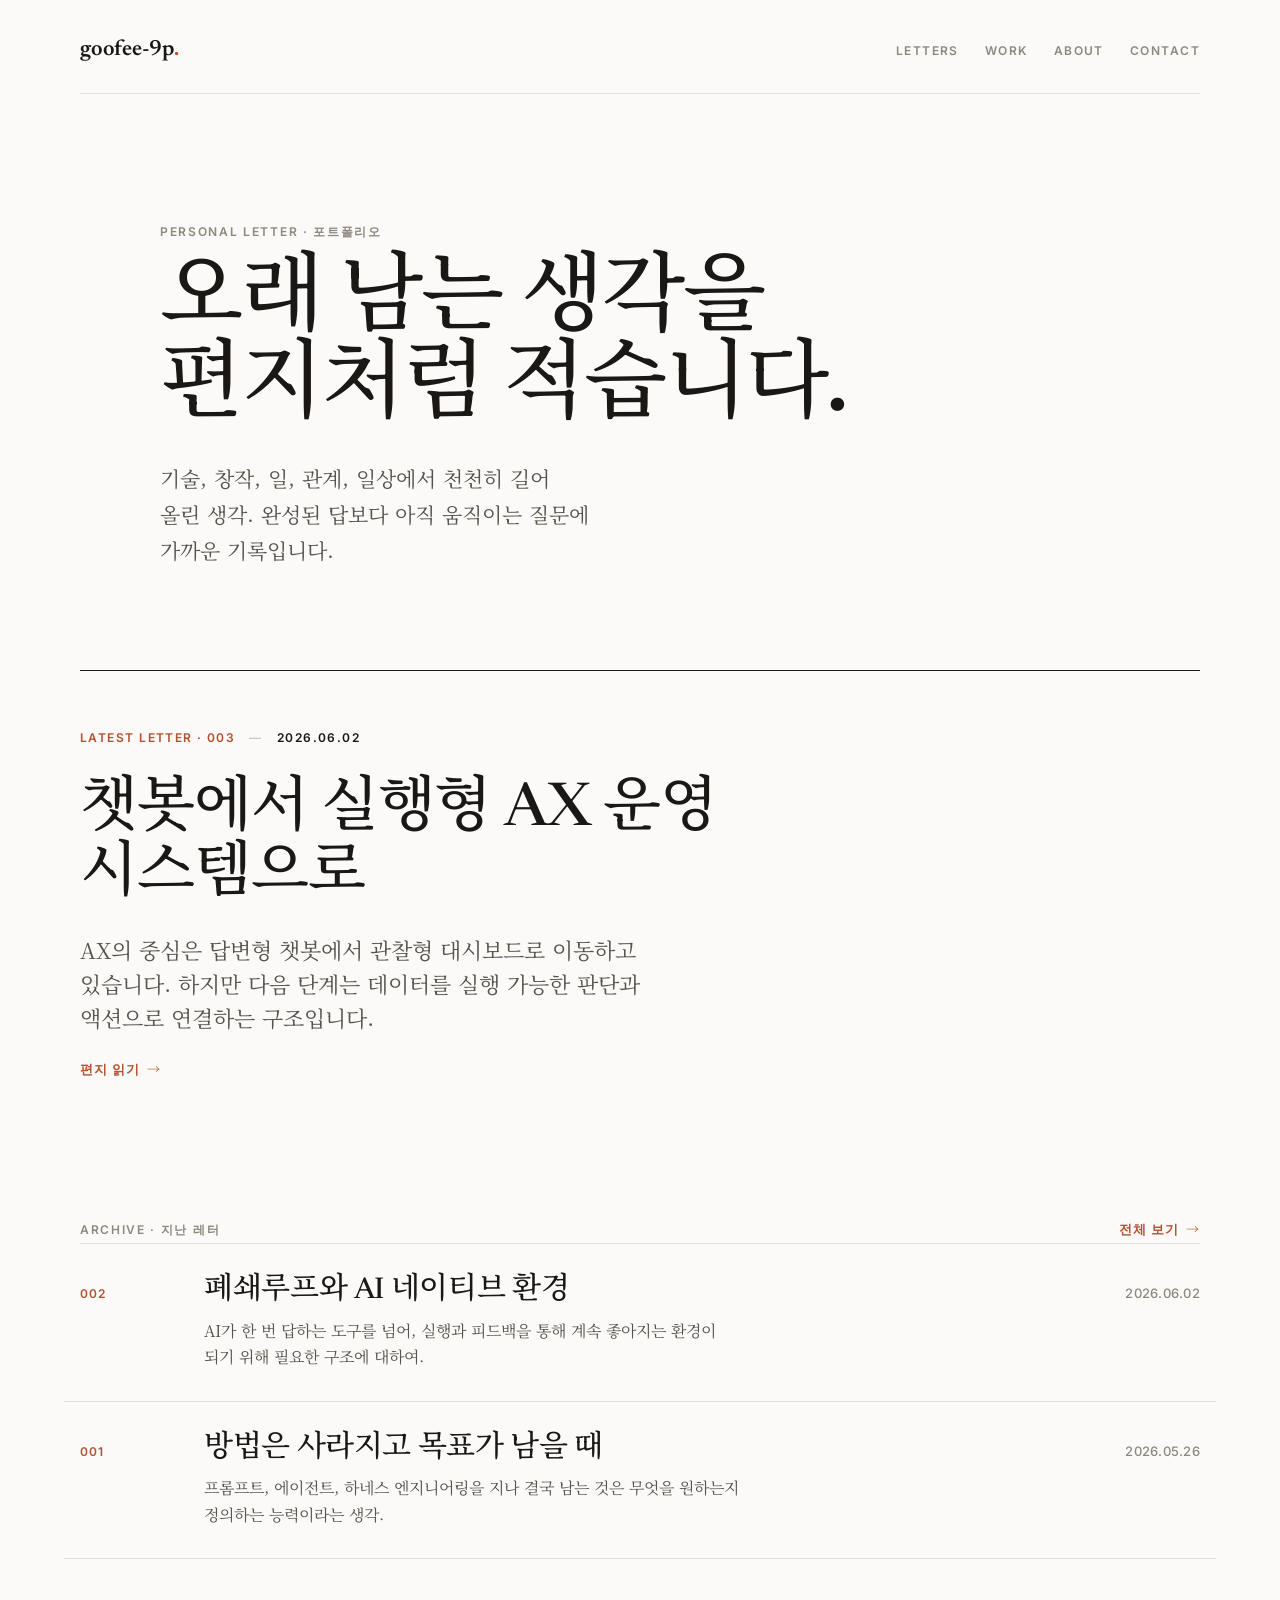
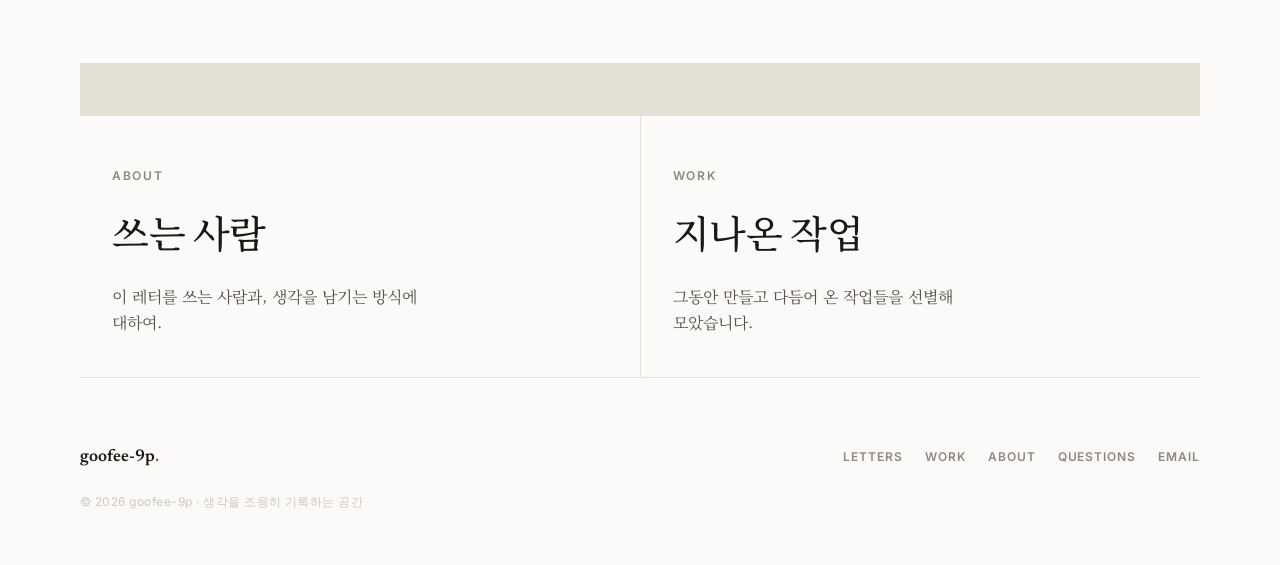
==== index.html @ 5b7d11b9 "Redesign site as an editorial letter & portfolio Full teardown of the structure and visual design, d" ====
<!doctype html>
<html lang="ko">
  <head>
    <meta charset="utf-8" />
    <meta name="viewport" content="width=device-width, initial-scale=1" />
    <meta
      name="description"
      content="goofee-9p의 개인 레터이자 포트폴리오. 기술, 창작, 일, 일상에서 오래 남는 생각을 편지처럼 적어 둡니다."
    />
    <title>goofee-9p — Letters</title>
    <link rel="preconnect" href="https://fonts.googleapis.com" />
    <link rel="preconnect" href="https://fonts.gstatic.com" crossorigin />
    <link
      href="https://fonts.googleapis.com/css2?family=Inter:wght@500;600;700&family=Newsreader:ital,opsz,wght@0,6..72,400;0,6..72,500;0,6..72,600;1,6..72,400&family=Noto+Serif+KR:wght@300;400;500;600;700&display=swap"
      rel="stylesheet"
    />
    <link rel="stylesheet" href="style.css" />
  </head>
  <body>
    <header class="masthead">
      <a class="wordmark" href="index.html">goofee-9p<span class="dot">.</span></a>
      <nav class="nav" aria-label="주요 메뉴">
        <a href="pages/letters.html">Letters</a>
        <a href="pages/work.html">Work</a>
        <a href="pages/about.html">About</a>
        <a href="pages/contact.html">Contact</a>
      </nav>
    </header>

    <main>
      <section class="lede" aria-labelledby="lede-title">
        <span class="eyebrow">Personal letter · 포트폴리오</span>
        <h1 id="lede-title">오래 남는 생각을 편지처럼 적습니다.</h1>
        <p class="standfirst">
          기술, 창작, 일, 관계, 일상에서 천천히 길어 올린 생각. 완성된 답보다
          아직 움직이는 질문에 가까운 기록입니다.
        </p>
      </section>

      <section class="featured" aria-labelledby="featured-title">
        <p class="kicker">
          <span class="num">Latest letter · 003</span>
          <span class="dot-sep">—</span>
          <span>2026.06.02</span>
        </p>
        <h2 id="featured-title">
          <a href="posts/ax-dashboard-to-operating-system.html"
            >챗봇에서 실행형 AX 운영 시스템으로</a
          >
        </h2>
        <p class="dek dek--ko">
          AX의 중심은 답변형 챗봇에서 관찰형 대시보드로 이동하고 있습니다. 하지만
          다음 단계는 데이터를 실행 가능한 판단과 액션으로 연결하는 구조입니다.
        </p>
        <a class="read-link" href="posts/ax-dashboard-to-operating-system.html">
          편지 읽기 <span class="arw" aria-hidden="true">→</span>
        </a>
      </section>

      <div class="section-head">
        <span class="eyebrow">Archive · 지난 레터</span>
        <a class="read-link" href="pages/letters.html">
          전체 보기 <span class="arw" aria-hidden="true">→</span>
        </a>
      </div>

      <section class="letter-index" aria-label="지난 레터 목록">
        <a class="letter-row" href="posts/closed-loop-ai-native.html">
          <span class="num">002</span>
          <div class="body">
            <h3>폐쇄루프와 AI 네이티브 환경</h3>
            <p>
              AI가 한 번 답하는 도구를 넘어, 실행과 피드백을 통해 계속 좋아지는
              환경이 되기 위해 필요한 구조에 대하여.
            </p>
          </div>
          <time datetime="2026-06-02">2026.06.02</time>
        </a>
        <a class="letter-row" href="posts/prompt-agent-thinking.html">
          <span class="num">001</span>
          <div class="body">
            <h3>방법은 사라지고 목표가 남을 때</h3>
            <p>
              프롬프트, 에이전트, 하네스 엔지니어링을 지나 결국 남는 것은
              무엇을 원하는지 정의하는 능력이라는 생각.
            </p>
          </div>
          <time datetime="2026-05-26">2026.05.26</time>
        </a>
      </section>

      <nav class="about-strip" aria-label="둘러보기">
        <a href="pages/about.html">
          <span class="eyebrow">About</span>
          <h3>쓰는 사람</h3>
          <p>이 레터를 쓰는 사람과, 생각을 남기는 방식에 대하여.</p>
        </a>
        <a href="pages/work.html">
          <span class="eyebrow">Work</span>
          <h3>지나온 작업</h3>
          <p>그동안 만들고 다듬어 온 작업들을 선별해 모았습니다.</p>
        </a>
      </nav>
    </main>

    <footer class="site-foot">
      <span class="foot-brand">goofee-9p<span class="dot">.</span></span>
      <nav aria-label="바닥 메뉴">
        <a href="pages/letters.html">Letters</a>
        <a href="pages/work.html">Work</a>
        <a href="pages/about.html">About</a>
        <a href="pages/questions.html">Questions</a>
        <a href="mailto:goofee.9p@gmail.com">Email</a>
      </nav>
      <span class="copy">© 2026 goofee-9p · 생각을 조용히 기록하는 공간</span>
    </footer>
  </body>
</html>
---- style.css ----
/* =====================================================================
   goofee-9p — Letters
   Editorial letter & portfolio. Warm monochrome + one restrained
   terracotta accent. See DESIGN.md for the design system of record.
   ===================================================================== */

:root {
  /* Color */
  --paper: #fbfaf8;
  --paper-raised: #f4f1ea;
  --ink: #1a1714;
  --ink-soft: #57534c;
  --ink-quiet: #8e897f;
  --line: #e5e0d6;
  --line-strong: #cfc9bc;
  --accent: #b5512e;
  --accent-deep: #8f3f22;
  --accent-wash: #f4e8e1;

  /* Type families */
  --serif: "Newsreader", "Noto Serif KR", Georgia, serif;
  --serif-ko: "Noto Serif KR", "Newsreader", Georgia, serif;
  --sans: "Inter", system-ui, -apple-system, sans-serif;

  /* Layout */
  --shell: min(100% - 48px, 1120px);
  --measure: 680px;
}

*,
*::before,
*::after {
  box-sizing: border-box;
}

html {
  scroll-behavior: smooth;
  -webkit-text-size-adjust: 100%;
}

body {
  margin: 0;
  background: var(--paper);
  color: var(--ink);
  font-family: var(--serif-ko);
  font-size: 18px;
  line-height: 1.85;
  -webkit-font-smoothing: antialiased;
  text-rendering: optimizeLegibility;
}

::selection {
  background: var(--accent-wash);
  color: var(--accent-deep);
}

a {
  color: inherit;
  text-decoration: none;
}

a:focus-visible {
  outline: 2px solid var(--accent);
  outline-offset: 3px;
  border-radius: 2px;
}

img {
  max-width: 100%;
  display: block;
}

/* ---- Reusable type primitives --------------------------------------- */
.eyebrow,
.label {
  font-family: var(--sans);
  font-size: 12px;
  font-weight: 600;
  letter-spacing: 0.14em;
  line-height: 1;
  text-transform: uppercase;
  color: var(--ink-quiet);
}

.meta {
  font-family: var(--sans);
  font-size: 13px;
  font-weight: 500;
  letter-spacing: 0.01em;
  color: var(--ink-quiet);
}

/* Short terracotta identity rule used to open a section */
.accent-rule {
  width: 34px;
  height: 2px;
  margin: 14px 0 0;
  background: var(--accent);
  border: 0;
}

/* Inline serif link */
.link {
  color: var(--accent);
  border-bottom: 1px solid currentColor;
  transition: color 0.18s ease;
}
.link:hover {
  color: var(--accent-deep);
}

/* Standalone read / action link */
.read-link {
  display: inline-flex;
  align-items: baseline;
  gap: 0.5em;
  font-family: var(--sans);
  font-size: 13px;
  font-weight: 600;
  letter-spacing: 0.08em;
  text-transform: uppercase;
  color: var(--accent);
  transition: gap 0.18s ease, color 0.18s ease;
}
.read-link .arw {
  font-family: var(--serif);
  transition: transform 0.18s ease;
}
.read-link:hover {
  color: var(--accent-deep);
}
.read-link:hover .arw {
  transform: translateX(4px);
}

/* ===== Masthead ====================================================== */
.masthead {
  width: var(--shell);
  margin: 0 auto;
  display: flex;
  align-items: baseline;
  justify-content: space-between;
  gap: 24px 40px;
  padding: 30px 0 22px;
  border-bottom: 1px solid var(--line);
}

.wordmark {
  font-family: var(--serif);
  font-size: 22px;
  font-weight: 600;
  letter-spacing: -0.01em;
}
.wordmark .dot {
  color: var(--accent);
}

.nav {
  display: flex;
  flex-wrap: wrap;
  gap: 10px 26px;
  font-family: var(--sans);
  font-size: 12px;
  font-weight: 600;
  letter-spacing: 0.12em;
  text-transform: uppercase;
}
.nav a {
  color: var(--ink-quiet);
  padding-bottom: 2px;
  transition: color 0.18s ease;
}
.nav a:hover {
  color: var(--ink);
}
.nav a[aria-current="page"] {
  color: var(--ink);
  border-bottom: 1px solid var(--accent);
}

/* ===== Shell / main ================================================== */
.shell {
  width: var(--shell);
  margin: 0 auto;
}

/* ===== Home ========================================================= */
.lede {
  width: var(--shell);
  margin: 0 auto;
  padding: clamp(64px, 11vw, 132px) 0 clamp(44px, 7vw, 78px);
  max-width: 960px;
}
.lede .eyebrow {
  display: block;
}
.lede h1 {
  margin: 22px 0 26px;
  max-width: 16ch;
  font-family: var(--serif);
  font-size: clamp(46px, 8vw, 86px);
  font-weight: 500;
  line-height: 1.02;
  letter-spacing: -0.022em;
  word-break: keep-all;
}
.lede .standfirst {
  max-width: 36ch;
  margin: 0;
  color: var(--ink-soft);
  font-family: var(--serif-ko);
  font-size: clamp(18px, 2.2vw, 21px);
  line-height: 1.7;
  word-break: keep-all;
}

/* section opener */
.section-head {
  width: var(--shell);
  margin: 0 auto;
  display: flex;
  align-items: baseline;
  justify-content: space-between;
  gap: 20px;
  padding-top: clamp(40px, 6vw, 70px);
}
.section-head .eyebrow {
  display: inline-block;
}

/* Featured latest letter */
.featured {
  width: var(--shell);
  margin: 24px auto 0;
  padding: clamp(28px, 4vw, 44px) 0 clamp(40px, 6vw, 64px);
  border-top: 1px solid var(--ink);
  display: grid;
  grid-template-columns: minmax(0, 1fr);
  gap: 18px;
}
.featured .kicker {
  display: flex;
  align-items: center;
  gap: 14px;
  font-family: var(--sans);
  font-size: 12px;
  font-weight: 600;
  letter-spacing: 0.12em;
  text-transform: uppercase;
}
.featured .kicker .num {
  color: var(--accent);
}
.featured .kicker .dot-sep {
  color: var(--line-strong);
}
.featured h2 {
  margin: 0;
  max-width: 18ch;
  font-family: var(--serif);
  font-size: clamp(34px, 5.4vw, 60px);
  font-weight: 500;
  line-height: 1.08;
  letter-spacing: -0.018em;
  word-break: keep-all;
}
.featured h2 a {
  transition: color 0.18s ease;
}
.featured h2 a:hover {
  color: var(--accent-deep);
}
.featured .dek {
  max-width: 52ch;
  margin: 6px 0 4px;
  color: var(--ink-soft);
  font-family: var(--serif);
  font-style: italic;
  font-size: clamp(18px, 2.3vw, 22px);
  line-height: 1.55;
  word-break: keep-all;
}
.featured .dek--ko {
  font-family: var(--serif-ko);
  font-style: normal;
}

/* Archive / letter index */
.letter-index {
  width: var(--shell);
  margin: 0 auto;
  border-top: 1px solid var(--line);
}
.letter-row {
  display: grid;
  grid-template-columns: 96px minmax(0, 1fr) 132px;
  gap: 8px 28px;
  align-items: baseline;
  padding: clamp(22px, 3vw, 30px) 16px;
  margin: 0 -16px;
  border-bottom: 1px solid var(--line);
  transition: background 0.18s ease;
}
.letter-row:hover {
  background: var(--paper-raised);
}
.letter-row .num {
  font-family: var(--sans);
  font-size: 12px;
  font-weight: 600;
  letter-spacing: 0.1em;
  color: var(--accent);
  text-transform: uppercase;
}
.letter-row .body h3 {
  margin: 0 0 8px;
  font-family: var(--serif);
  font-size: clamp(22px, 2.8vw, 30px);
  font-weight: 500;
  line-height: 1.18;
  letter-spacing: -0.012em;
  word-break: keep-all;
  transition: color 0.18s ease;
}
.letter-row:hover .body h3 {
  color: var(--accent-deep);
}
.letter-row .body p {
  margin: 0;
  max-width: 60ch;
  color: var(--ink-soft);
  font-family: var(--serif-ko);
  font-size: 16px;
  line-height: 1.66;
  word-break: keep-all;
}
.letter-row time {
  justify-self: end;
  font-family: var(--sans);
  font-size: 13px;
  font-weight: 500;
  letter-spacing: 0.02em;
  color: var(--ink-quiet);
  white-space: nowrap;
}

/* Quiet About / Work strip */
.about-strip {
  width: var(--shell);
  margin: clamp(56px, 9vw, 104px) auto 0;
  padding-top: clamp(34px, 5vw, 52px);
  border-top: 1px solid var(--line);
  display: grid;
  grid-template-columns: repeat(2, minmax(0, 1fr));
  gap: 1px;
  background: var(--line);
}
.about-strip a {
  display: block;
  padding: clamp(26px, 4vw, 40px) clamp(20px, 3vw, 32px);
  background: var(--paper);
  transition: background 0.18s ease;
}
.about-strip a:hover {
  background: var(--paper-raised);
}
.about-strip h3 {
  margin: 14px 0 10px;
  font-family: var(--serif);
  font-size: clamp(26px, 3.4vw, 38px);
  font-weight: 500;
  letter-spacing: -0.01em;
}
.about-strip p {
  margin: 0;
  max-width: 34ch;
  color: var(--ink-soft);
  font-family: var(--serif-ko);
  font-size: 16px;
  line-height: 1.65;
  word-break: keep-all;
}

/* ===== Generic interior page ======================================== */
.page-head {
  width: var(--shell);
  margin: 0 auto;
  padding: clamp(56px, 9vw, 116px) 0 clamp(34px, 5vw, 58px);
  border-bottom: 1px solid var(--line);
}
.page-head h1 {
  margin: 20px 0 0;
  max-width: 18ch;
  font-family: var(--serif);
  font-size: clamp(44px, 7vw, 82px);
  font-weight: 500;
  line-height: 1.04;
  letter-spacing: -0.02em;
  word-break: keep-all;
}
.page-head .standfirst {
  max-width: 42ch;
  margin: 22px 0 0;
  color: var(--ink-soft);
  font-family: var(--serif-ko);
  font-size: clamp(17px, 2vw, 20px);
  line-height: 1.7;
  word-break: keep-all;
}

.page-body {
  width: var(--shell);
  margin: 0 auto;
  padding: clamp(40px, 6vw, 72px) 0 clamp(72px, 11vw, 132px);
}

.prose {
  max-width: var(--measure);
  font-family: var(--serif-ko);
  font-size: 18px;
  line-height: 1.85;
  color: var(--ink);
  word-break: keep-all;
}
.prose p {
  margin: 0 0 24px;
}
.prose p:last-child {
  margin-bottom: 0;
}
.prose a {
  color: var(--accent);
  border-bottom: 1px solid currentColor;
}
.prose a:hover {
  color: var(--accent-deep);
}

/* Questions */
.questions {
  max-width: 860px;
  border-top: 1px solid var(--line);
}
.questions li {
  list-style: none;
  display: grid;
  grid-template-columns: 28px minmax(0, 1fr);
  gap: 18px;
  padding: clamp(24px, 3.6vw, 38px) 0;
  border-bottom: 1px solid var(--line);
}
.questions ol {
  margin: 0;
  padding: 0;
  counter-reset: q;
}
.questions li::before {
  counter-increment: q;
  content: counter(q, decimal-leading-zero);
  font-family: var(--sans);
  font-size: 12px;
  font-weight: 600;
  letter-spacing: 0.08em;
  color: var(--accent);
  padding-top: 0.7em;
}
.questions p {
  margin: 0;
  font-family: var(--serif-ko);
  font-size: clamp(22px, 3.2vw, 34px);
  font-weight: 400;
  line-height: 1.4;
  letter-spacing: -0.01em;
  word-break: keep-all;
}

.callout {
  max-width: var(--measure);
  margin-top: clamp(44px, 6vw, 64px);
  padding-top: 26px;
  border-top: 1px solid var(--ink);
}
.callout p {
  margin: 0 0 16px;
  color: var(--ink-soft);
  font-family: var(--serif-ko);
  font-size: 17px;
  line-height: 1.7;
}

/* Work / portfolio */
.work-list {
  border-top: 1px solid var(--ink);
}
.work-item {
  display: grid;
  grid-template-columns: 88px minmax(0, 1fr) auto;
  gap: 10px 32px;
  align-items: baseline;
  padding: clamp(28px, 4vw, 44px) 16px;
  margin: 0 -16px;
  border-bottom: 1px solid var(--line);
  transition: background 0.18s ease;
}
.work-item:hover {
  background: var(--paper-raised);
}
.work-item .yr {
  font-family: var(--sans);
  font-size: 13px;
  font-weight: 500;
  letter-spacing: 0.04em;
  color: var(--ink-quiet);
}
.work-item h2 {
  margin: 0 0 8px;
  font-family: var(--serif);
  font-size: clamp(26px, 3.4vw, 38px);
  font-weight: 500;
  line-height: 1.16;
  letter-spacing: -0.012em;
  word-break: keep-all;
}
.work-item .role {
  display: inline-block;
  margin-bottom: 12px;
  font-family: var(--sans);
  font-size: 11px;
  font-weight: 600;
  letter-spacing: 0.12em;
  text-transform: uppercase;
  color: var(--accent);
}
.work-item p {
  margin: 0;
  max-width: 54ch;
  color: var(--ink-soft);
  font-family: var(--serif-ko);
  font-size: 16px;
  line-height: 1.66;
  word-break: keep-all;
}
.work-item .go {
  align-self: center;
  font-family: var(--serif);
  font-size: 24px;
  color: var(--ink-quiet);
  transition: color 0.18s ease, transform 0.18s ease;
}
.work-item:hover .go {
  color: var(--accent);
  transform: translateX(4px);
}

/* Contact */
.contact {
  max-width: var(--measure);
}
.contact .big-mail {
  display: inline-block;
  font-family: var(--serif);
  font-size: clamp(30px, 6vw, 60px);
  font-weight: 500;
  letter-spacing: -0.015em;
  border-bottom: 2px solid var(--accent);
  padding-bottom: 4px;
  overflow-wrap: anywhere;
  transition: color 0.18s ease;
}
.contact .big-mail:hover {
  color: var(--accent-deep);
}
.contact .note {
  margin-top: clamp(34px, 5vw, 52px);
  color: var(--ink-soft);
  font-family: var(--serif-ko);
  font-size: 17px;
  line-height: 1.75;
}
.contact .channels {
  margin-top: 28px;
  display: flex;
  flex-wrap: wrap;
  gap: 14px 28px;
  font-family: var(--sans);
  font-size: 13px;
  font-weight: 600;
  letter-spacing: 0.06em;
  text-transform: uppercase;
}
.contact .channels a {
  color: var(--ink-quiet);
  border-bottom: 1px solid var(--line-strong);
  padding-bottom: 2px;
  transition: color 0.18s ease, border-color 0.18s ease;
}
.contact .channels a:hover {
  color: var(--accent);
  border-color: var(--accent);
}

/* ===== Letter (reading) ============================================= */
.letter {
  width: var(--shell);
  margin: 0 auto;
}
.letter-head {
  padding: clamp(40px, 6vw, 72px) 0 clamp(30px, 4vw, 48px);
  border-bottom: 1px solid var(--line);
}
.back-link {
  display: inline-flex;
  align-items: baseline;
  gap: 0.5em;
  margin-bottom: clamp(28px, 4vw, 44px);
  font-family: var(--sans);
  font-size: 12px;
  font-weight: 600;
  letter-spacing: 0.1em;
  text-transform: uppercase;
  color: var(--ink-quiet);
  transition: color 0.18s ease;
}
.back-link:hover {
  color: var(--accent);
}
.letter-head .letter-no {
  font-family: var(--sans);
  font-size: 12px;
  font-weight: 600;
  letter-spacing: 0.14em;
  text-transform: uppercase;
  color: var(--accent);
}
.letter-head h1 {
  margin: 16px 0 0;
  max-width: 20ch;
  font-family: var(--serif);
  font-size: clamp(38px, 6vw, 68px);
  font-weight: 500;
  line-height: 1.07;
  letter-spacing: -0.02em;
  word-break: keep-all;
}
.letter-head .dek {
  max-width: 46ch;
  margin: 22px 0 0;
  color: var(--ink-soft);
  font-family: var(--serif-ko);
  font-size: clamp(18px, 2.2vw, 21px);
  line-height: 1.6;
  word-break: keep-all;
}
.letter-head .byline {
  margin: 26px 0 0;
  display: flex;
  flex-wrap: wrap;
  gap: 10px 16px;
  align-items: center;
}
.letter-head .byline .dot-sep {
  color: var(--line-strong);
}

.letter-body {
  max-width: var(--measure);
  padding: clamp(38px, 6vw, 64px) 0 clamp(56px, 8vw, 96px);
  font-family: var(--serif-ko);
  font-size: 18px;
  line-height: 1.92;
  word-break: keep-all;
}
.letter-body p {
  margin: 0 0 26px;
}
.letter-body blockquote {
  margin: clamp(32px, 5vw, 48px) 0;
  padding: 6px 0 6px 26px;
  border-left: 2px solid var(--line-strong);
  color: var(--ink-soft);
  font-family: var(--serif-ko);
  font-size: clamp(19px, 2.4vw, 23px);
  line-height: 1.62;
}
.letter-body blockquote p {
  margin: 0;
}
.letter-body blockquote p + p {
  margin-top: 14px;
}
.thought-label {
  margin-bottom: 22px !important;
  font-family: var(--sans);
  font-size: 12px;
  font-weight: 600;
  letter-spacing: 0.12em;
  text-transform: uppercase;
  color: var(--ink-quiet);
}
.letter-body .emphasis {
  margin: clamp(30px, 4vw, 42px) 0;
  padding-left: 24px;
  border-left: 2px solid var(--accent);
  font-family: var(--serif-ko);
  font-weight: 500;
  color: var(--ink);
}
.letter-body strong {
  font-weight: 600;
}
.letter-body ul {
  margin: 0 0 26px;
  padding-left: 0;
  list-style: none;
}
.letter-body ul li {
  position: relative;
  padding-left: 26px;
  margin-bottom: 12px;
}
.letter-body ul li::before {
  content: "";
  position: absolute;
  left: 0;
  top: 0.85em;
  width: 12px;
  height: 1px;
  background: var(--accent);
}

.letter-foot {
  max-width: var(--measure);
  padding: clamp(32px, 5vw, 48px) 0 clamp(56px, 8vw, 92px);
  border-top: 1px solid var(--ink);
  display: flex;
  flex-wrap: wrap;
  justify-content: space-between;
  gap: 16px 24px;
}

/* ===== In-letter concept figures ==================================== */
.concept-figure {
  margin: clamp(42px, 7vw, 78px) 0;
}
.concept-figure figcaption {
  margin-bottom: clamp(20px, 3vw, 28px);
  padding-bottom: 10px;
  border-bottom: 1px solid var(--line);
  font-family: var(--sans);
  font-size: 11px;
  font-weight: 600;
  letter-spacing: 0.13em;
  text-transform: uppercase;
  color: var(--ink-quiet);
  line-height: 1.5;
}

/* Horizontal flow */
.open-loop {
  display: grid;
  grid-template-columns: minmax(0, 1fr) auto minmax(0, 1fr) auto minmax(0, 1fr);
  align-items: stretch;
  gap: 6px;
}
.abstraction-flow,
.ax-shift {
  grid-template-columns: minmax(0, 1fr) 40px minmax(0, 1fr) 40px minmax(0, 1fr);
}
.shape {
  min-height: 86px;
  display: grid;
  place-items: center;
  padding: 18px 16px;
  border: 1px solid var(--line-strong);
  background: var(--paper);
  font-family: var(--serif-ko);
  font-size: 15px;
  font-weight: 500;
  line-height: 1.5;
  text-align: center;
  word-break: keep-all;
}
.shape.arrow {
  min-height: auto;
  padding: 0;
  border: 0;
  background: transparent;
  color: var(--accent);
  font-family: var(--serif);
  font-size: 20px;
}
.shape.muted {
  border-style: dashed;
  border-color: var(--line-strong);
  color: var(--ink-quiet);
}

/* Circular feedback loop (inline-SVG ring) */
.loop-diagram {
  position: relative;
  width: min(100%, 332px);
  aspect-ratio: 1;
  margin: clamp(6px, 2vw, 16px) auto 2px;
}
.loop-ring {
  position: absolute;
  inset: 0;
  width: 100%;
  height: 100%;
}
.loop-ring circle {
  fill: none;
  stroke: var(--line-strong);
  stroke-width: 0.5;
}
.loop-ring polygon {
  fill: var(--accent);
}
.loop-node,
.loop-core {
  position: absolute;
  display: grid;
  place-items: center;
  min-width: 72px;
  padding: 7px 13px;
  background: var(--paper);
  border: 1px solid var(--line-strong);
  font-family: var(--serif-ko);
  font-size: 13px;
  font-weight: 500;
  text-align: center;
  word-break: keep-all;
}
.loop-node.top {
  top: 7%;
  left: 50%;
  transform: translateX(-50%);
}
.loop-node.right {
  top: 50%;
  right: 1%;
  transform: translateY(-50%);
}
.loop-node.bottom {
  bottom: 7%;
  left: 50%;
  transform: translateX(-50%);
}
.loop-node.left {
  top: 50%;
  left: 1%;
  transform: translateY(-50%);
}
.loop-core {
  top: 50%;
  left: 50%;
  min-width: 96px;
  padding: 10px 16px;
  transform: translate(-50%, -50%);
  background: var(--ink);
  color: var(--paper);
  border-color: var(--ink);
  font-family: var(--sans);
  font-size: 12px;
  font-weight: 600;
  letter-spacing: 0.04em;
}

/* Layered list */
.layer-stack {
  display: grid;
  counter-reset: layer;
  border-top: 1px solid var(--line);
}
.layer-stack div {
  display: flex;
  align-items: center;
  gap: 16px;
  padding: 15px 2px;
  border-bottom: 1px solid var(--line);
  font-family: var(--serif-ko);
  font-size: 15px;
  font-weight: 400;
  line-height: 1.5;
  word-break: keep-all;
}
.layer-stack div::before {
  counter-increment: layer;
  content: counter(layer, decimal-leading-zero);
  flex: none;
  min-width: 24px;
  font-family: var(--sans);
  font-size: 11px;
  font-weight: 600;
  letter-spacing: 0.08em;
  color: var(--accent);
}
.layer-stack div:last-child {
  font-weight: 600;
  color: var(--ink);
}

/* ===== Footer ======================================================= */
.site-foot {
  width: var(--shell);
  margin: 0 auto;
  padding: clamp(40px, 6vw, 64px) 0 clamp(34px, 5vw, 52px);
  border-top: 1px solid var(--line);
  display: flex;
  flex-wrap: wrap;
  align-items: baseline;
  justify-content: space-between;
  gap: 18px 32px;
}
.site-foot .foot-brand {
  font-family: var(--serif);
  font-size: 17px;
  font-weight: 600;
}
.site-foot .foot-brand .dot {
  color: var(--accent);
}
.site-foot nav {
  display: flex;
  flex-wrap: wrap;
  gap: 10px 22px;
  font-family: var(--sans);
  font-size: 12px;
  font-weight: 600;
  letter-spacing: 0.08em;
  text-transform: uppercase;
}
.site-foot nav a {
  color: var(--ink-quiet);
  transition: color 0.18s ease;
}
.site-foot nav a:hover {
  color: var(--accent);
}
.site-foot .copy {
  width: 100%;
  font-family: var(--sans);
  font-size: 12px;
  letter-spacing: 0.04em;
  color: var(--line-strong);
}

/* ===== Responsive =================================================== */
@media (max-width: 880px) {
  .letter-row {
    grid-template-columns: 64px minmax(0, 1fr);
  }
  .letter-row time {
    grid-column: 2;
    justify-self: start;
    margin-top: 4px;
  }
  .work-item {
    grid-template-columns: 64px minmax(0, 1fr);
  }
  .work-item .go {
    display: none;
  }
}

@media (max-width: 620px) {
  :root {
    --shell: min(100% - 36px, 1120px);
  }
  .masthead {
    flex-direction: column;
    gap: 16px;
    align-items: flex-start;
  }
  .about-strip {
    grid-template-columns: 1fr;
  }
  .letter-row {
    grid-template-columns: 1fr;
    gap: 6px;
  }
  .letter-row .num {
    order: -1;
  }
  .letter-row time {
    grid-column: 1;
    justify-self: start;
    margin-top: 4px;
  }
  .work-item {
    grid-template-columns: 1fr;
    gap: 6px;
  }
  .work-item .yr {
    order: -1;
  }
  .open-loop,
  .abstraction-flow,
  .ax-shift {
    grid-template-columns: 1fr;
  }
  .shape.arrow {
    transform: rotate(90deg);
  }
  .loop-diagram {
    width: min(100%, 300px);
  }
}
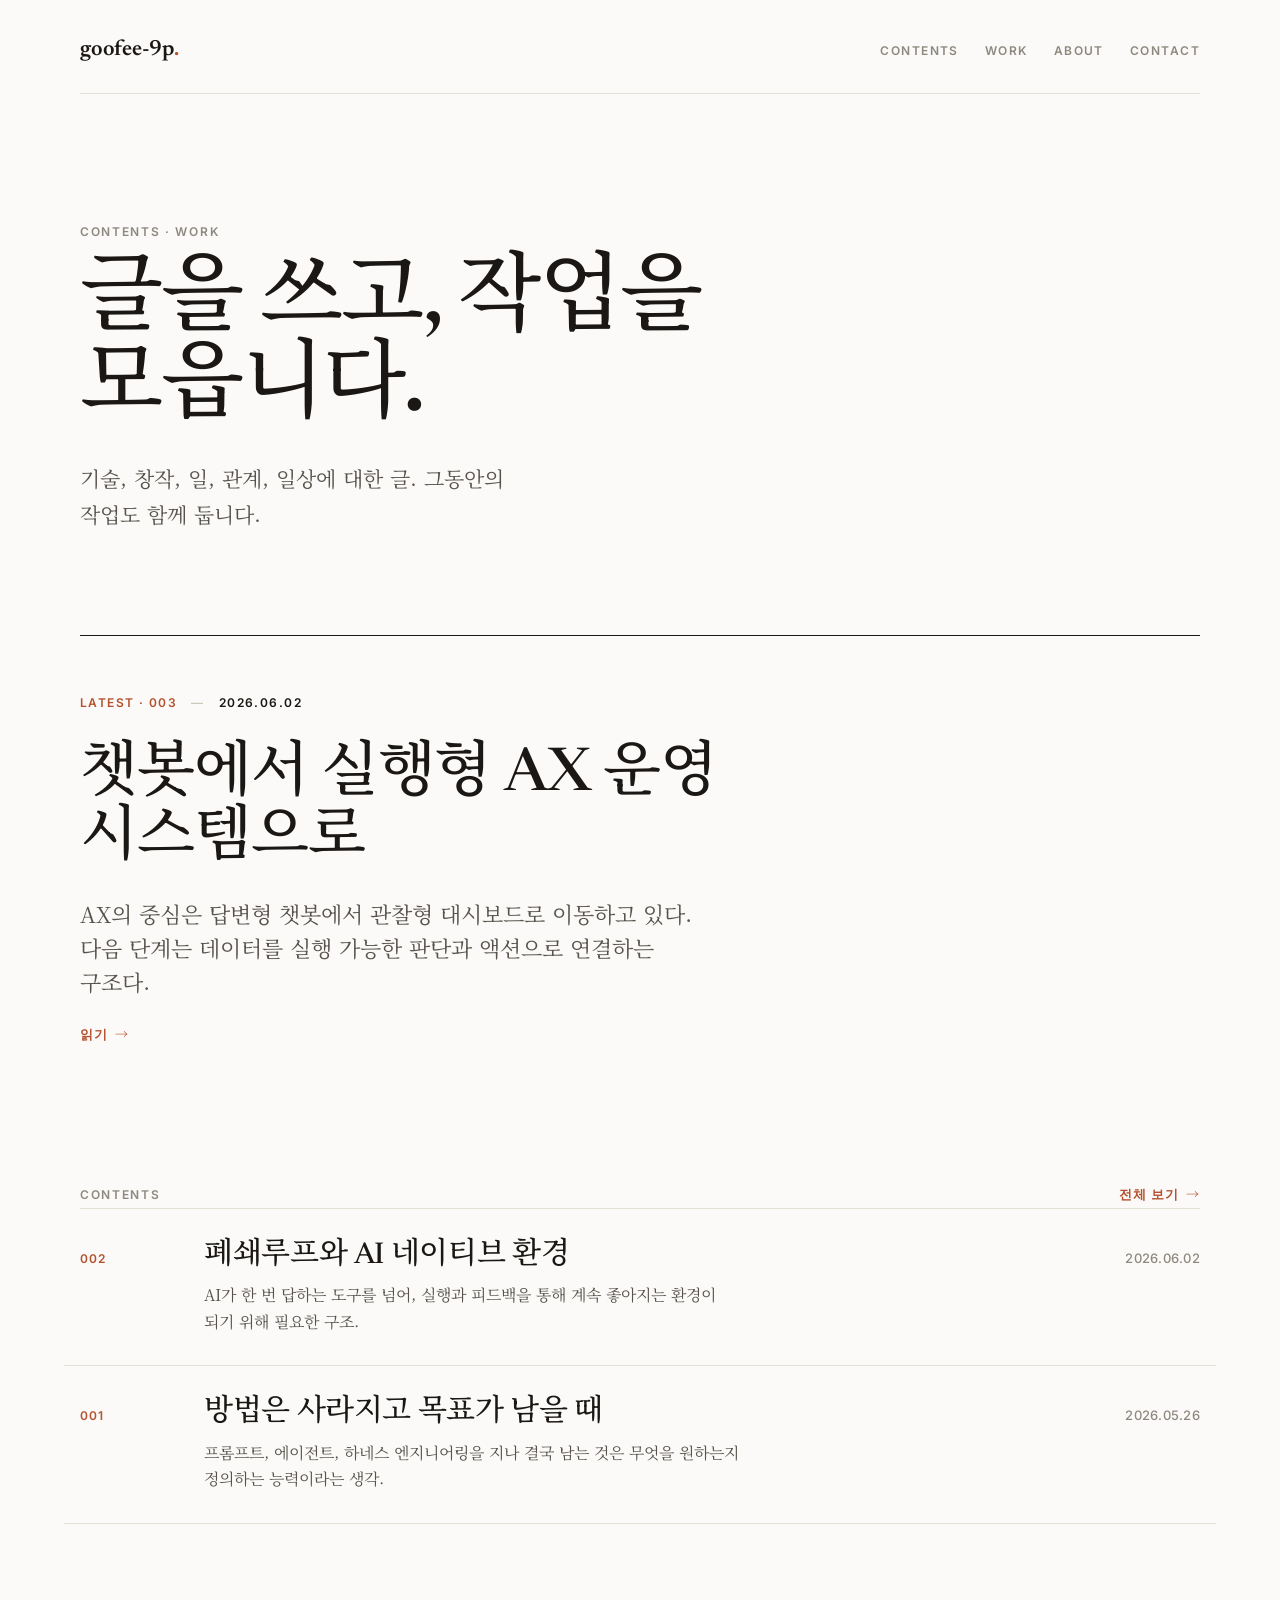
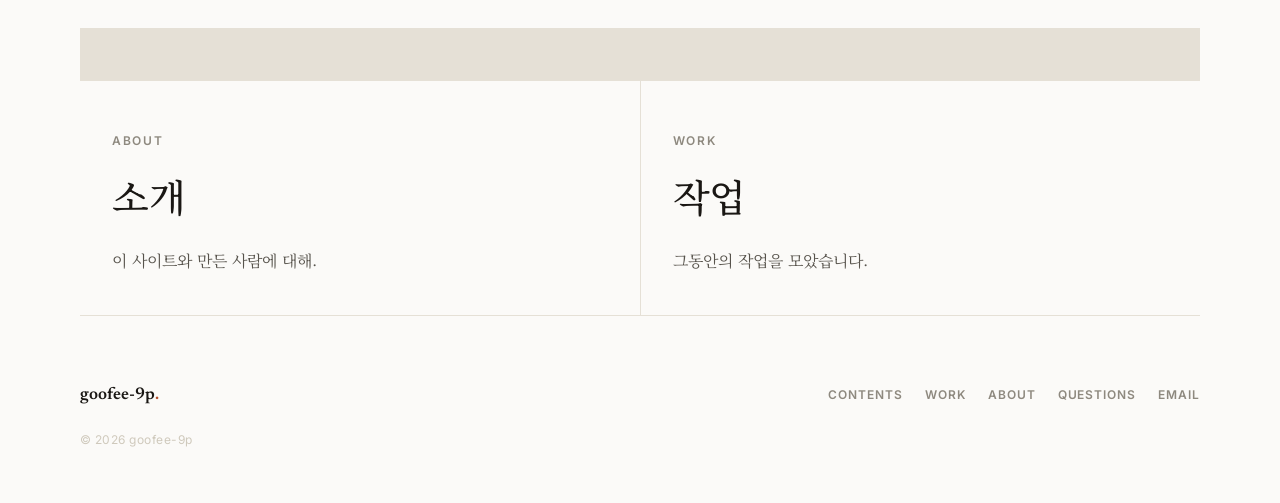
==== commit 9140d6b6: "Fix hero alignment; drop 'letter' naming; plainer copy - Align the hero (.lede) to the shell grid — " ====
--- a/index.html
+++ b/index.html
@@ -5,9 +5,9 @@
     <meta name="viewport" content="width=device-width, initial-scale=1" />
     <meta
       name="description"
-      content="goofee-9p의 개인 레터이자 포트폴리오. 기술, 창작, 일, 일상에서 오래 남는 생각을 편지처럼 적어 둡니다."
+      content="goofee-9p의 글과 작업. 기술, 창작, 일, 관계, 일상에 대한 글을 적고, 그동안의 작업을 모읍니다."
     />
-    <title>goofee-9p — Letters</title>
+    <title>goofee-9p</title>
     <link rel="preconnect" href="https://fonts.googleapis.com" />
     <link rel="preconnect" href="https://fonts.gstatic.com" crossorigin />
     <link
@@ -20,7 +20,7 @@
     <header class="masthead">
       <a class="wordmark" href="index.html">goofee-9p<span class="dot">.</span></a>
       <nav class="nav" aria-label="주요 메뉴">
-        <a href="pages/letters.html">Letters</a>
+        <a href="pages/contents.html">Contents</a>
         <a href="pages/work.html">Work</a>
         <a href="pages/about.html">About</a>
         <a href="pages/contact.html">Contact</a>
@@ -29,17 +29,16 @@
 
     <main>
       <section class="lede" aria-labelledby="lede-title">
-        <span class="eyebrow">Personal letter · 포트폴리오</span>
-        <h1 id="lede-title">오래 남는 생각을 편지처럼 적습니다.</h1>
+        <span class="eyebrow">Contents · Work</span>
+        <h1 id="lede-title">글을 쓰고, 작업을 모읍니다.</h1>
         <p class="standfirst">
-          기술, 창작, 일, 관계, 일상에서 천천히 길어 올린 생각. 완성된 답보다
-          아직 움직이는 질문에 가까운 기록입니다.
+          기술, 창작, 일, 관계, 일상에 대한 글. 그동안의 작업도 함께 둡니다.
         </p>
       </section>
 
       <section class="featured" aria-labelledby="featured-title">
         <p class="kicker">
-          <span class="num">Latest letter · 003</span>
+          <span class="num">Latest · 003</span>
           <span class="dot-sep">—</span>
           <span>2026.06.02</span>
         </p>
@@ -49,29 +48,29 @@
           >
         </h2>
         <p class="dek dek--ko">
-          AX의 중심은 답변형 챗봇에서 관찰형 대시보드로 이동하고 있습니다. 하지만
-          다음 단계는 데이터를 실행 가능한 판단과 액션으로 연결하는 구조입니다.
+          AX의 중심은 답변형 챗봇에서 관찰형 대시보드로 이동하고 있다. 다음
+          단계는 데이터를 실행 가능한 판단과 액션으로 연결하는 구조다.
         </p>
         <a class="read-link" href="posts/ax-dashboard-to-operating-system.html">
-          편지 읽기 <span class="arw" aria-hidden="true">→</span>
+          읽기 <span class="arw" aria-hidden="true">→</span>
         </a>
       </section>
 
       <div class="section-head">
-        <span class="eyebrow">Archive · 지난 레터</span>
-        <a class="read-link" href="pages/letters.html">
+        <span class="eyebrow">Contents</span>
+        <a class="read-link" href="pages/contents.html">
           전체 보기 <span class="arw" aria-hidden="true">→</span>
         </a>
       </div>
 
-      <section class="letter-index" aria-label="지난 레터 목록">
+      <section class="letter-index" aria-label="글 목록">
         <a class="letter-row" href="posts/closed-loop-ai-native.html">
           <span class="num">002</span>
           <div class="body">
             <h3>폐쇄루프와 AI 네이티브 환경</h3>
             <p>
               AI가 한 번 답하는 도구를 넘어, 실행과 피드백을 통해 계속 좋아지는
-              환경이 되기 위해 필요한 구조에 대하여.
+              환경이 되기 위해 필요한 구조.
             </p>
           </div>
           <time datetime="2026-06-02">2026.06.02</time>
@@ -92,13 +91,13 @@
       <nav class="about-strip" aria-label="둘러보기">
         <a href="pages/about.html">
           <span class="eyebrow">About</span>
-          <h3>쓰는 사람</h3>
-          <p>이 레터를 쓰는 사람과, 생각을 남기는 방식에 대하여.</p>
+          <h3>소개</h3>
+          <p>이 사이트와 만든 사람에 대해.</p>
         </a>
         <a href="pages/work.html">
           <span class="eyebrow">Work</span>
-          <h3>지나온 작업</h3>
-          <p>그동안 만들고 다듬어 온 작업들을 선별해 모았습니다.</p>
+          <h3>작업</h3>
+          <p>그동안의 작업을 모았습니다.</p>
         </a>
       </nav>
     </main>
@@ -106,13 +105,13 @@
     <footer class="site-foot">
       <span class="foot-brand">goofee-9p<span class="dot">.</span></span>
       <nav aria-label="바닥 메뉴">
-        <a href="pages/letters.html">Letters</a>
+        <a href="pages/contents.html">Contents</a>
         <a href="pages/work.html">Work</a>
         <a href="pages/about.html">About</a>
         <a href="pages/questions.html">Questions</a>
         <a href="mailto:goofee.9p@gmail.com">Email</a>
       </nav>
-      <span class="copy">© 2026 goofee-9p · 생각을 조용히 기록하는 공간</span>
+      <span class="copy">© 2026 goofee-9p</span>
     </footer>
   </body>
 </html>
--- a/style.css
+++ b/style.css
@@ -189,7 +189,6 @@
   width: var(--shell);
   margin: 0 auto;
   padding: clamp(64px, 11vw, 132px) 0 clamp(44px, 7vw, 78px);
-  max-width: 960px;
 }
 .lede .eyebrow {
   display: block;
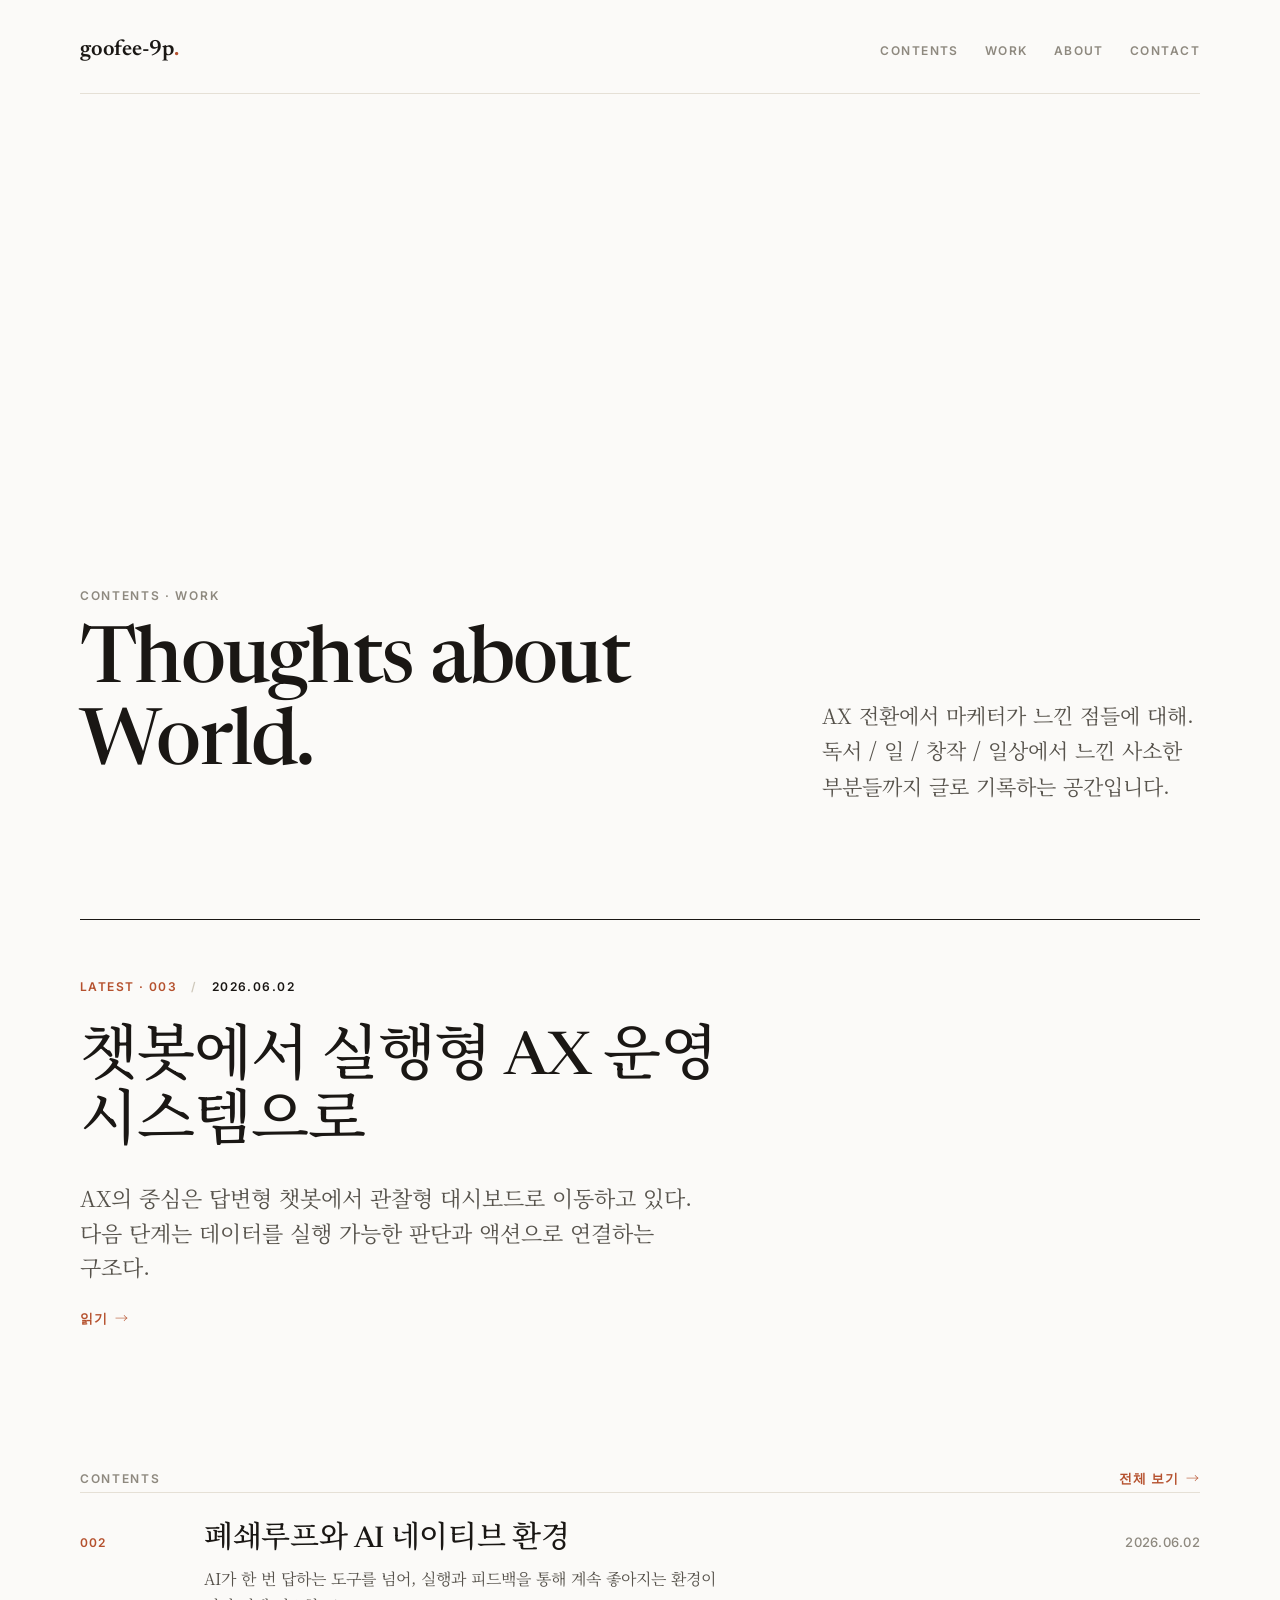
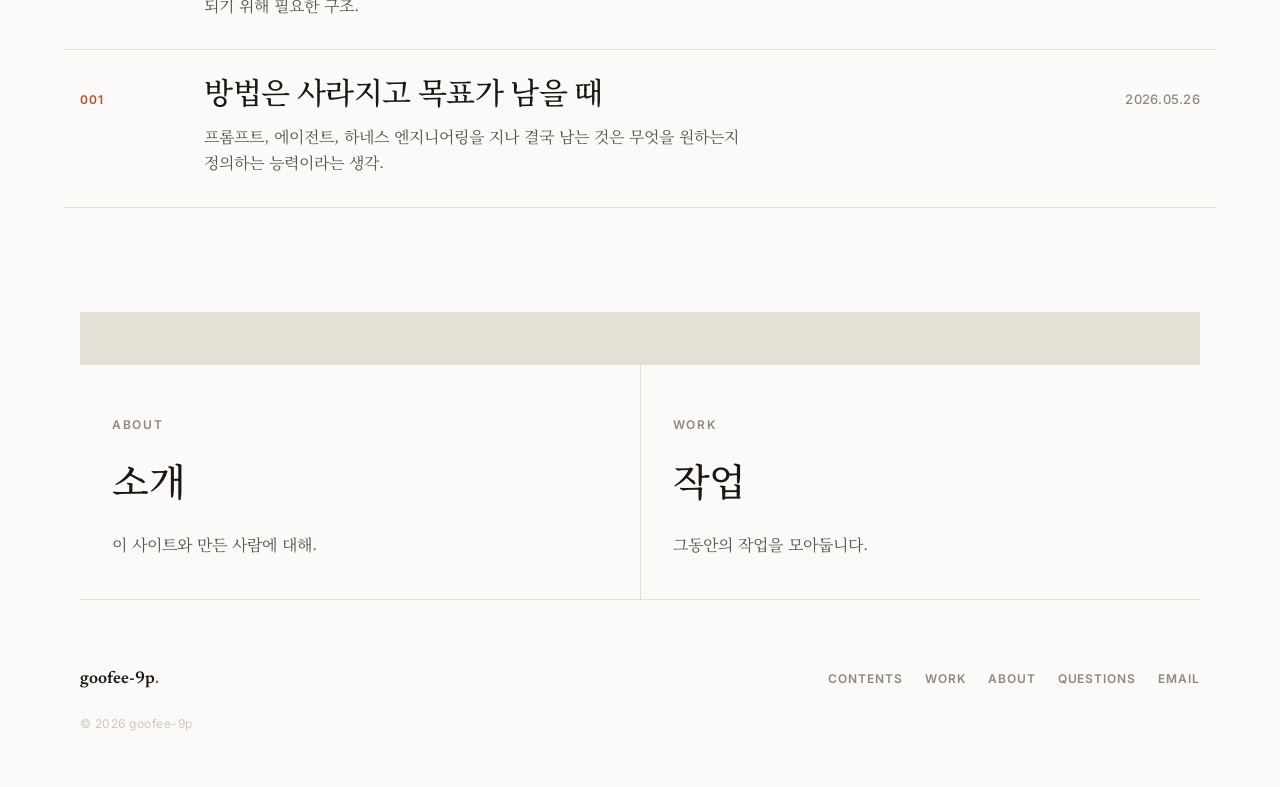
==== commit 1119196f: "Rebalance home hero layout" ====
--- a/index.html
+++ b/index.html
@@ -5,7 +5,7 @@
     <meta name="viewport" content="width=device-width, initial-scale=1" />
     <meta
       name="description"
-      content="goofee-9p의 글과 작업. 기술, 창작, 일, 관계, 일상에 대한 글을 적고, 그동안의 작업을 모읍니다."
+      content="goofee-9p의 글과 작업. AX, 독서, 일, 창작, 일상에서 느낀 것들을 기록합니다."
     />
     <title>goofee-9p</title>
     <link rel="preconnect" href="https://fonts.googleapis.com" />
@@ -29,23 +29,26 @@
 
     <main>
       <section class="lede" aria-labelledby="lede-title">
-        <span class="eyebrow">Contents · Work</span>
-        <h1 id="lede-title">글을 쓰고, 작업을 모읍니다.</h1>
+        <div class="lede-title">
+          <span class="eyebrow">Contents · Work</span>
+          <h1 id="lede-title">Thoughts about World.</h1>
+        </div>
         <p class="standfirst">
-          기술, 창작, 일, 관계, 일상에 대한 글. 그동안의 작업도 함께 둡니다.
+          AX 전환에서 마케터가 느낀 점들에 대해. 독서 / 일 / 창작 / 일상에서
+          느낀 사소한 부분들까지 글로 기록하는 공간입니다.
         </p>
       </section>
 
       <section class="featured" aria-labelledby="featured-title">
         <p class="kicker">
           <span class="num">Latest · 003</span>
-          <span class="dot-sep">—</span>
+          <span class="dot-sep">/</span>
           <span>2026.06.02</span>
         </p>
         <h2 id="featured-title">
-          <a href="posts/ax-dashboard-to-operating-system.html"
-            >챗봇에서 실행형 AX 운영 시스템으로</a
-          >
+          <a href="posts/ax-dashboard-to-operating-system.html">
+            챗봇에서 실행형 AX 운영 시스템으로
+          </a>
         </h2>
         <p class="dek dek--ko">
           AX의 중심은 답변형 챗봇에서 관찰형 대시보드로 이동하고 있다. 다음
@@ -88,7 +91,7 @@
         </a>
       </section>
 
-      <nav class="about-strip" aria-label="둘러보기">
+      <nav class="about-strip" aria-label="더 보기">
         <a href="pages/about.html">
           <span class="eyebrow">About</span>
           <h3>소개</h3>
@@ -97,7 +100,7 @@
         <a href="pages/work.html">
           <span class="eyebrow">Work</span>
           <h3>작업</h3>
-          <p>그동안의 작업을 모았습니다.</p>
+          <p>그동안의 작업을 모아둡니다.</p>
         </a>
       </nav>
     </main>
--- a/style.css
+++ b/style.css
@@ -188,24 +188,33 @@
 .lede {
   width: var(--shell);
   margin: 0 auto;
-  padding: clamp(64px, 11vw, 132px) 0 clamp(44px, 7vw, 78px);
+  min-height: calc(100svh - 99px);
+  display: grid;
+  grid-template-columns: minmax(0, 1fr) minmax(300px, 0.58fr);
+  align-items: end;
+  gap: clamp(36px, 7vw, 96px);
+  padding: clamp(64px, 9vw, 118px) 0 clamp(48px, 7vw, 82px);
 }
 .lede .eyebrow {
   display: block;
 }
+.lede-title {
+  max-width: 760px;
+}
 .lede h1 {
   margin: 22px 0 26px;
-  max-width: 16ch;
-  font-family: var(--serif);
-  font-size: clamp(46px, 8vw, 86px);
-  font-weight: 500;
-  line-height: 1.02;
+  max-width: 12.5ch;
+  font-family: var(--serif);
+  font-size: clamp(48px, 7vw, 78px);
+  font-weight: 500;
+  line-height: 1.04;
   letter-spacing: -0.022em;
   word-break: keep-all;
 }
 .lede .standfirst {
-  max-width: 36ch;
+  max-width: 34ch;
   margin: 0;
+  padding-bottom: 8px;
   color: var(--ink-soft);
   font-family: var(--serif-ko);
   font-size: clamp(18px, 2.2vw, 21px);
@@ -218,9 +227,10 @@
   width: var(--shell);
   margin: 0 auto;
   display: flex;
+  flex-wrap: wrap;
   align-items: baseline;
   justify-content: space-between;
-  gap: 20px;
+  gap: 12px 20px;
   padding-top: clamp(40px, 6vw, 70px);
 }
 .section-head .eyebrow {
@@ -239,8 +249,9 @@
 }
 .featured .kicker {
   display: flex;
+  flex-wrap: wrap;
   align-items: center;
-  gap: 14px;
+  gap: 8px 14px;
   font-family: var(--sans);
   font-size: 12px;
   font-weight: 600;
@@ -971,6 +982,19 @@
     gap: 16px;
     align-items: flex-start;
   }
+  .lede {
+    min-height: auto;
+    grid-template-columns: 1fr;
+    gap: 20px;
+    padding-top: 64px;
+  }
+  .lede h1 {
+    max-width: 12ch;
+  }
+  .lede .standfirst {
+    max-width: 34ch;
+    padding-bottom: 0;
+  }
   .about-strip {
     grid-template-columns: 1fr;
   }
@@ -1004,4 +1028,41 @@
   .loop-diagram {
     width: min(100%, 300px);
   }
-}
+
+  /* Comfortable touch targets (~40px) for small inline links */
+  .nav {
+    gap: 0 22px;
+    margin-top: 2px;
+  }
+  .nav a {
+    padding: 10px 0;
+  }
+  .site-foot nav {
+    gap: 0 22px;
+  }
+  .site-foot nav a,
+  .contact .channels a {
+    padding: 9px 0;
+  }
+  .back-link,
+  .read-link {
+    padding: 8px 0;
+  }
+  .letter-foot {
+    gap: 4px 24px;
+  }
+
+  /* Headline sizes tuned for narrow screens */
+  .lede h1 {
+    font-size: clamp(34px, 9.5vw, 44px);
+  }
+  .page-head h1 {
+    font-size: clamp(36px, 10vw, 48px);
+  }
+  .featured h2 {
+    font-size: clamp(30px, 8vw, 40px);
+  }
+  .letter-head h1 {
+    font-size: clamp(32px, 8.5vw, 44px);
+  }
+}
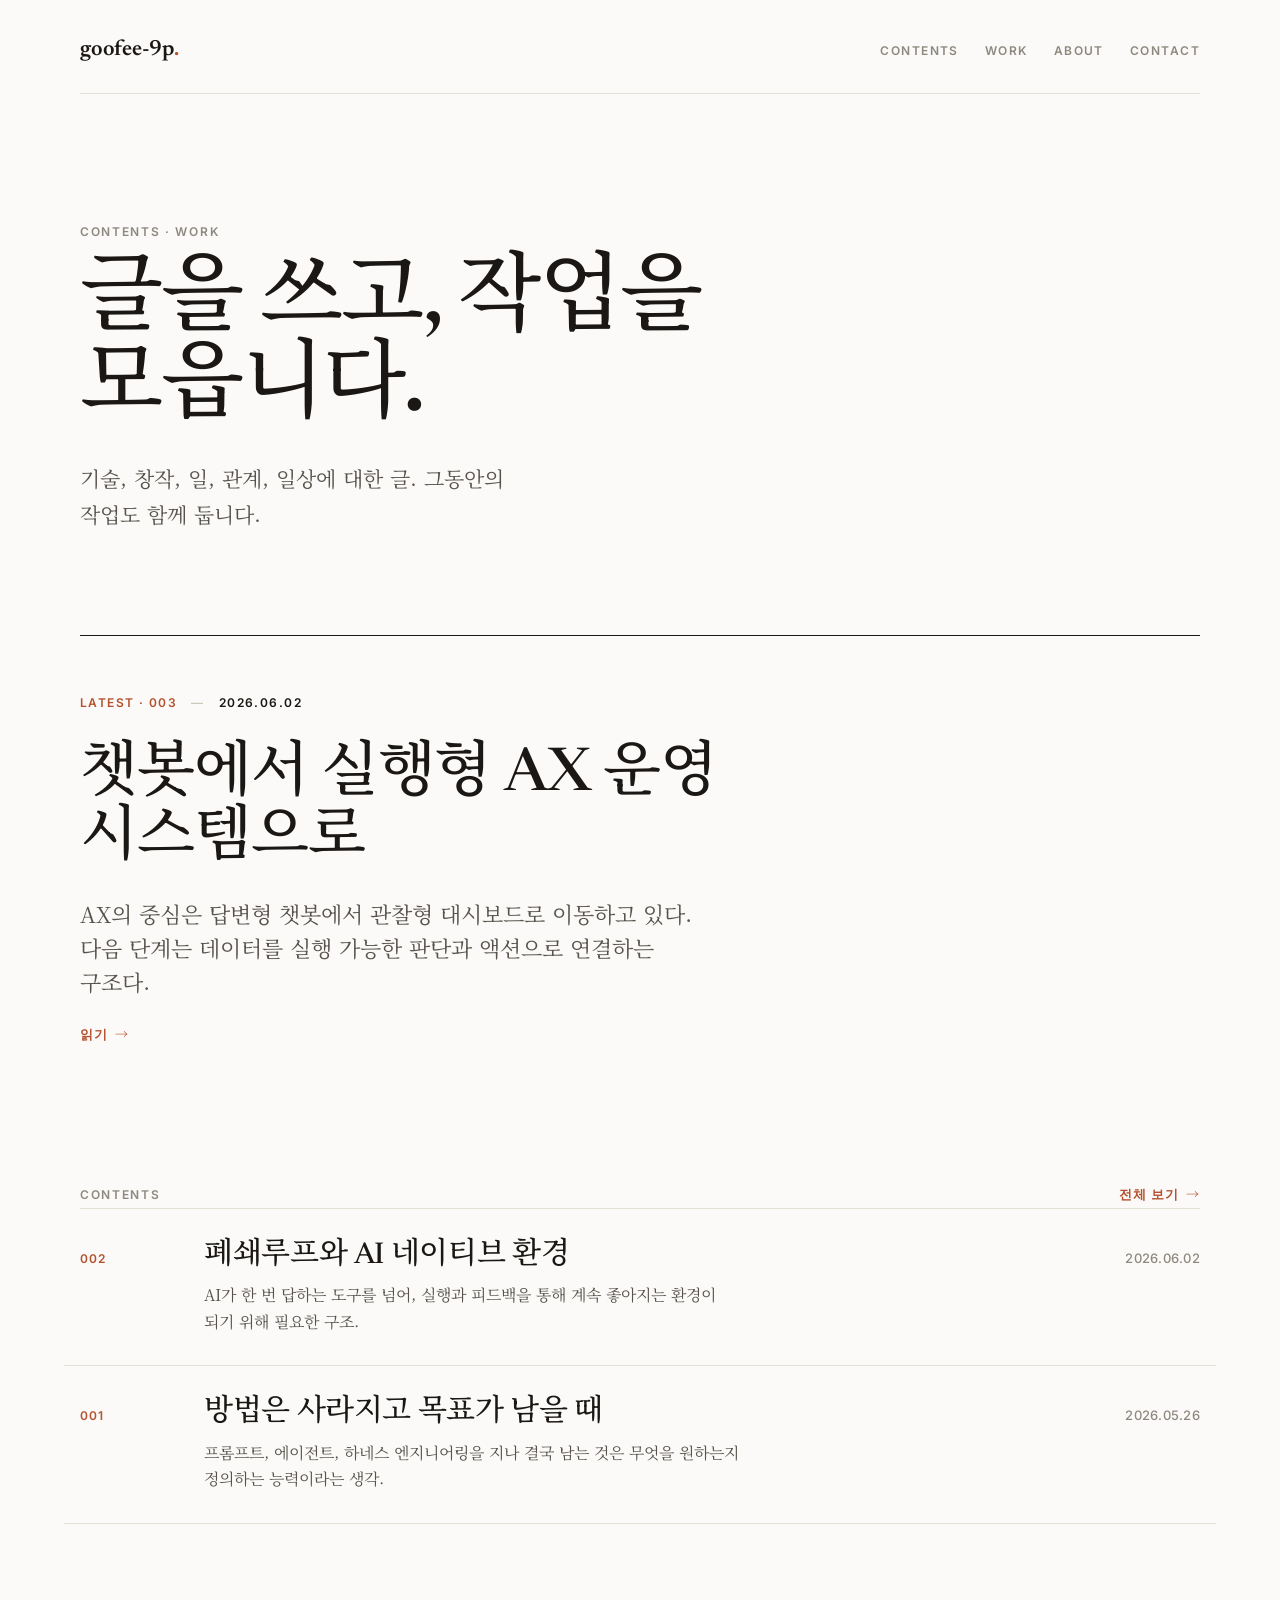
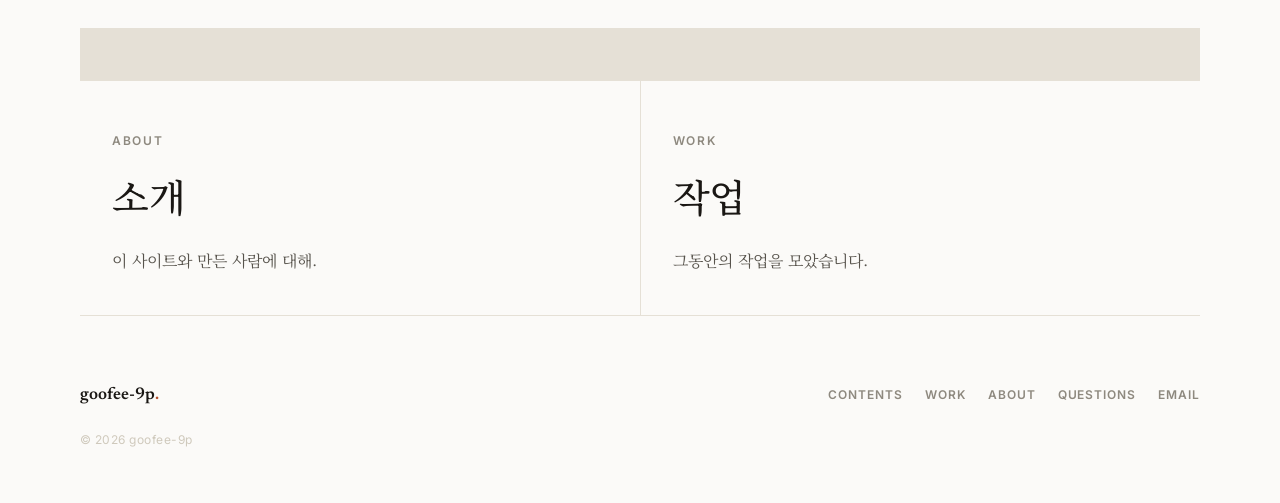
==== commit dfd398d7: "Revert "Rebalance home hero layout" This reverts commit 1119196fcfcb4c95bbd1597175d4951575567533." ====
--- a/index.html
+++ b/index.html
@@ -5,7 +5,7 @@
     <meta name="viewport" content="width=device-width, initial-scale=1" />
     <meta
       name="description"
-      content="goofee-9p의 글과 작업. AX, 독서, 일, 창작, 일상에서 느낀 것들을 기록합니다."
+      content="goofee-9p의 글과 작업. 기술, 창작, 일, 관계, 일상에 대한 글을 적고, 그동안의 작업을 모읍니다."
     />
     <title>goofee-9p</title>
     <link rel="preconnect" href="https://fonts.googleapis.com" />
@@ -29,26 +29,23 @@
 
     <main>
       <section class="lede" aria-labelledby="lede-title">
-        <div class="lede-title">
-          <span class="eyebrow">Contents · Work</span>
-          <h1 id="lede-title">Thoughts about World.</h1>
-        </div>
+        <span class="eyebrow">Contents · Work</span>
+        <h1 id="lede-title">글을 쓰고, 작업을 모읍니다.</h1>
         <p class="standfirst">
-          AX 전환에서 마케터가 느낀 점들에 대해. 독서 / 일 / 창작 / 일상에서
-          느낀 사소한 부분들까지 글로 기록하는 공간입니다.
+          기술, 창작, 일, 관계, 일상에 대한 글. 그동안의 작업도 함께 둡니다.
         </p>
       </section>
 
       <section class="featured" aria-labelledby="featured-title">
         <p class="kicker">
           <span class="num">Latest · 003</span>
-          <span class="dot-sep">/</span>
+          <span class="dot-sep">—</span>
           <span>2026.06.02</span>
         </p>
         <h2 id="featured-title">
-          <a href="posts/ax-dashboard-to-operating-system.html">
-            챗봇에서 실행형 AX 운영 시스템으로
-          </a>
+          <a href="posts/ax-dashboard-to-operating-system.html"
+            >챗봇에서 실행형 AX 운영 시스템으로</a
+          >
         </h2>
         <p class="dek dek--ko">
           AX의 중심은 답변형 챗봇에서 관찰형 대시보드로 이동하고 있다. 다음
@@ -91,7 +88,7 @@
         </a>
       </section>
 
-      <nav class="about-strip" aria-label="더 보기">
+      <nav class="about-strip" aria-label="둘러보기">
         <a href="pages/about.html">
           <span class="eyebrow">About</span>
           <h3>소개</h3>
@@ -100,7 +97,7 @@
         <a href="pages/work.html">
           <span class="eyebrow">Work</span>
           <h3>작업</h3>
-          <p>그동안의 작업을 모아둡니다.</p>
+          <p>그동안의 작업을 모았습니다.</p>
         </a>
       </nav>
     </main>
--- a/style.css
+++ b/style.css
@@ -188,33 +188,24 @@
 .lede {
   width: var(--shell);
   margin: 0 auto;
-  min-height: calc(100svh - 99px);
-  display: grid;
-  grid-template-columns: minmax(0, 1fr) minmax(300px, 0.58fr);
-  align-items: end;
-  gap: clamp(36px, 7vw, 96px);
-  padding: clamp(64px, 9vw, 118px) 0 clamp(48px, 7vw, 82px);
+  padding: clamp(64px, 11vw, 132px) 0 clamp(44px, 7vw, 78px);
 }
 .lede .eyebrow {
   display: block;
 }
-.lede-title {
-  max-width: 760px;
-}
 .lede h1 {
   margin: 22px 0 26px;
-  max-width: 12.5ch;
-  font-family: var(--serif);
-  font-size: clamp(48px, 7vw, 78px);
-  font-weight: 500;
-  line-height: 1.04;
+  max-width: 16ch;
+  font-family: var(--serif);
+  font-size: clamp(46px, 8vw, 86px);
+  font-weight: 500;
+  line-height: 1.02;
   letter-spacing: -0.022em;
   word-break: keep-all;
 }
 .lede .standfirst {
-  max-width: 34ch;
+  max-width: 36ch;
   margin: 0;
-  padding-bottom: 8px;
   color: var(--ink-soft);
   font-family: var(--serif-ko);
   font-size: clamp(18px, 2.2vw, 21px);
@@ -982,19 +973,6 @@
     gap: 16px;
     align-items: flex-start;
   }
-  .lede {
-    min-height: auto;
-    grid-template-columns: 1fr;
-    gap: 20px;
-    padding-top: 64px;
-  }
-  .lede h1 {
-    max-width: 12ch;
-  }
-  .lede .standfirst {
-    max-width: 34ch;
-    padding-bottom: 0;
-  }
   .about-strip {
     grid-template-columns: 1fr;
   }
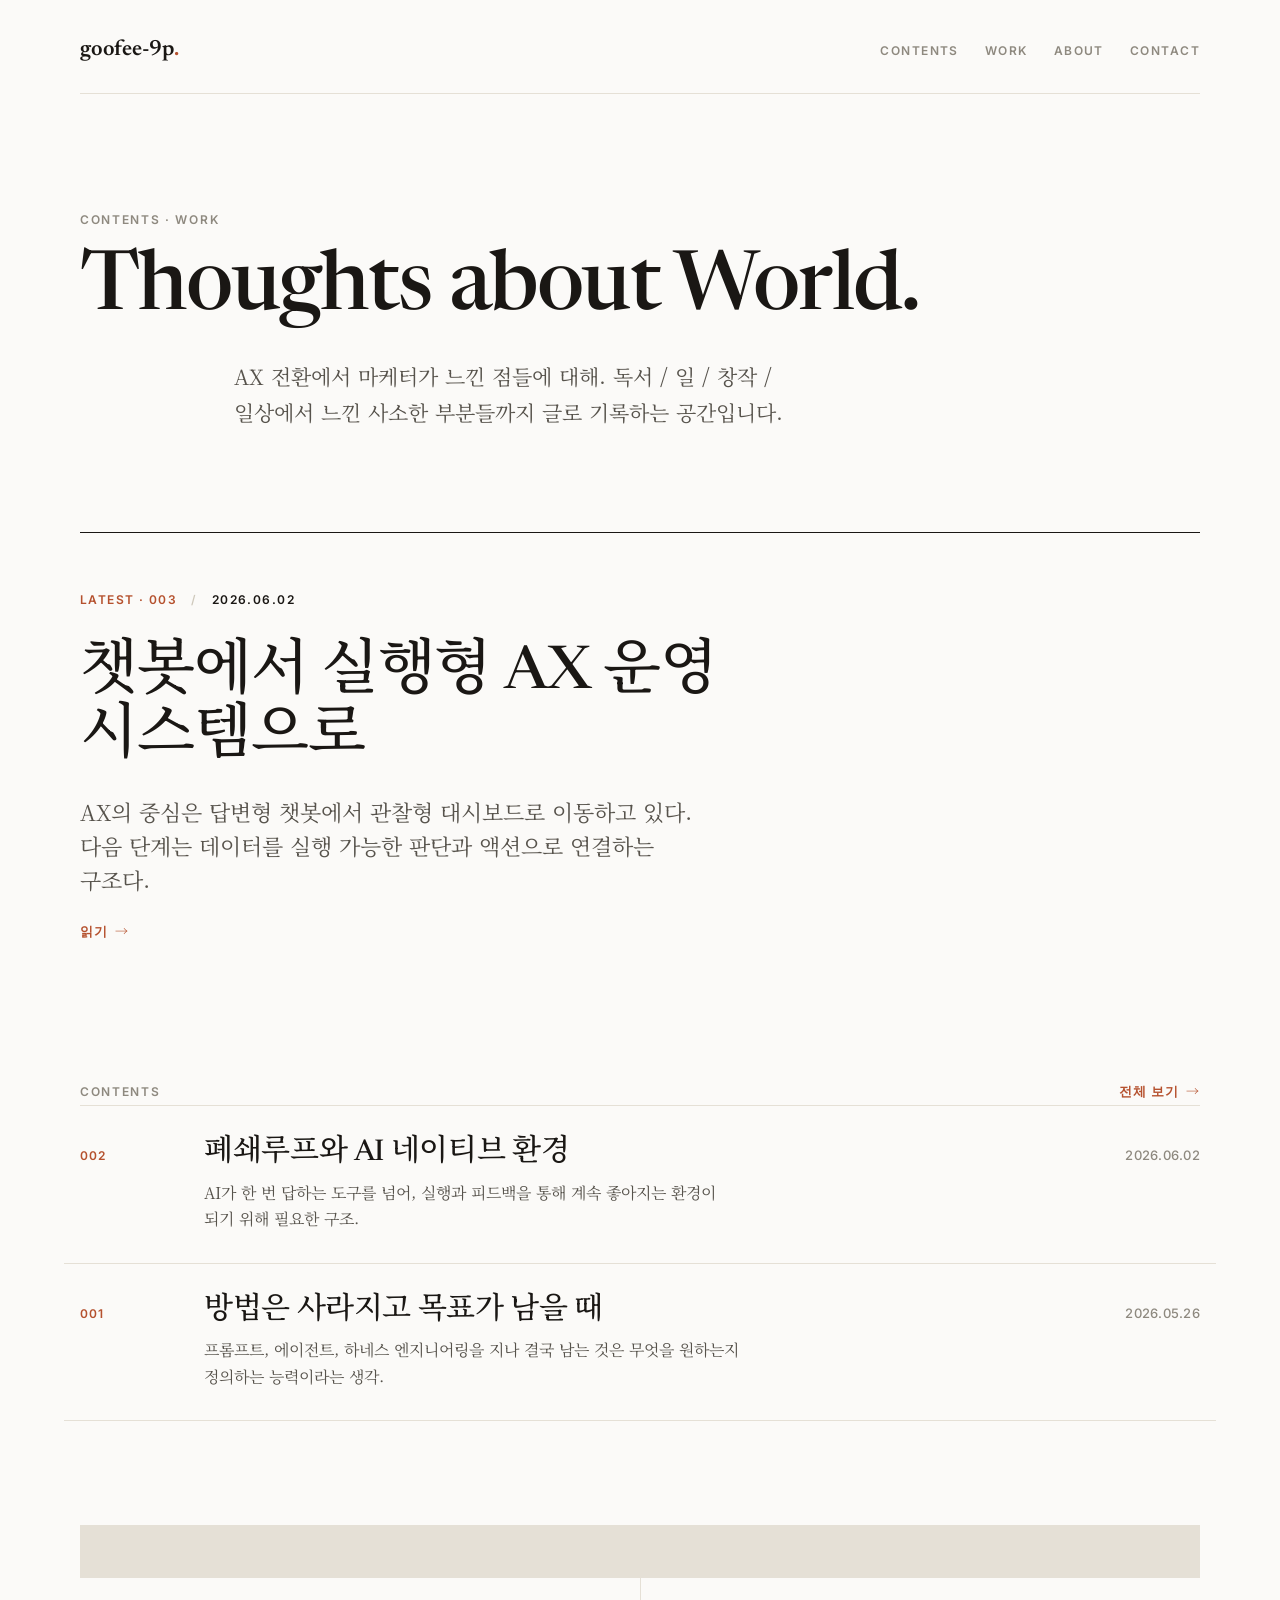
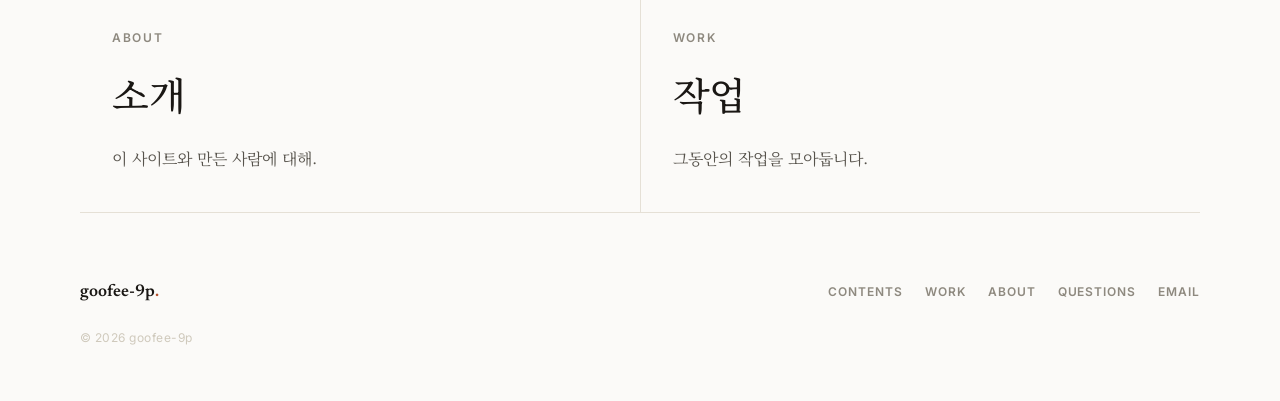
==== commit 8383981c: "Refine home copy and visual balance" ====
--- a/index.html
+++ b/index.html
@@ -5,7 +5,7 @@
     <meta name="viewport" content="width=device-width, initial-scale=1" />
     <meta
       name="description"
-      content="goofee-9p의 글과 작업. 기술, 창작, 일, 관계, 일상에 대한 글을 적고, 그동안의 작업을 모읍니다."
+      content="AX 전환, 독서, 일, 창작, 일상에서 느낀 것들을 기록하는 개인 웹사이트입니다."
     />
     <title>goofee-9p</title>
     <link rel="preconnect" href="https://fonts.googleapis.com" />
@@ -30,22 +30,23 @@
     <main>
       <section class="lede" aria-labelledby="lede-title">
         <span class="eyebrow">Contents · Work</span>
-        <h1 id="lede-title">글을 쓰고, 작업을 모읍니다.</h1>
+        <h1 id="lede-title">Thoughts about World.</h1>
         <p class="standfirst">
-          기술, 창작, 일, 관계, 일상에 대한 글. 그동안의 작업도 함께 둡니다.
+          AX 전환에서 마케터가 느낀 점들에 대해. 독서 / 일 / 창작 / 일상에서
+          느낀 사소한 부분들까지 글로 기록하는 공간입니다.
         </p>
       </section>
 
       <section class="featured" aria-labelledby="featured-title">
         <p class="kicker">
           <span class="num">Latest · 003</span>
-          <span class="dot-sep">—</span>
+          <span class="dot-sep">/</span>
           <span>2026.06.02</span>
         </p>
         <h2 id="featured-title">
-          <a href="posts/ax-dashboard-to-operating-system.html"
-            >챗봇에서 실행형 AX 운영 시스템으로</a
-          >
+          <a href="posts/ax-dashboard-to-operating-system.html">
+            챗봇에서 실행형 AX 운영 시스템으로
+          </a>
         </h2>
         <p class="dek dek--ko">
           AX의 중심은 답변형 챗봇에서 관찰형 대시보드로 이동하고 있다. 다음
@@ -97,7 +98,7 @@
         <a href="pages/work.html">
           <span class="eyebrow">Work</span>
           <h3>작업</h3>
-          <p>그동안의 작업을 모았습니다.</p>
+          <p>그동안의 작업을 모아둡니다.</p>
         </a>
       </nav>
     </main>
--- a/style.css
+++ b/style.css
@@ -188,24 +188,24 @@
 .lede {
   width: var(--shell);
   margin: 0 auto;
-  padding: clamp(64px, 11vw, 132px) 0 clamp(44px, 7vw, 78px);
+  padding: clamp(64px, 10vw, 120px) 0 clamp(44px, 7vw, 78px);
 }
 .lede .eyebrow {
   display: block;
 }
 .lede h1 {
   margin: 22px 0 26px;
-  max-width: 16ch;
-  font-family: var(--serif);
-  font-size: clamp(46px, 8vw, 86px);
-  font-weight: 500;
-  line-height: 1.02;
+  max-width: 18ch;
+  font-family: var(--serif);
+  font-size: clamp(46px, 7.2vw, 82px);
+  font-weight: 500;
+  line-height: 1.04;
   letter-spacing: -0.022em;
   word-break: keep-all;
 }
 .lede .standfirst {
-  max-width: 36ch;
-  margin: 0;
+  max-width: 48ch;
+  margin: 0 0 0 clamp(0px, 12vw, 168px);
   color: var(--ink-soft);
   font-family: var(--serif-ko);
   font-size: clamp(18px, 2.2vw, 21px);
@@ -218,10 +218,9 @@
   width: var(--shell);
   margin: 0 auto;
   display: flex;
-  flex-wrap: wrap;
   align-items: baseline;
   justify-content: space-between;
-  gap: 12px 20px;
+  gap: 20px;
   padding-top: clamp(40px, 6vw, 70px);
 }
 .section-head .eyebrow {
@@ -240,9 +239,8 @@
 }
 .featured .kicker {
   display: flex;
-  flex-wrap: wrap;
   align-items: center;
-  gap: 8px 14px;
+  gap: 14px;
   font-family: var(--sans);
   font-size: 12px;
   font-weight: 600;
@@ -973,6 +971,9 @@
     gap: 16px;
     align-items: flex-start;
   }
+  .lede .standfirst {
+    margin-left: 0;
+  }
   .about-strip {
     grid-template-columns: 1fr;
   }
@@ -1006,41 +1007,4 @@
   .loop-diagram {
     width: min(100%, 300px);
   }
-
-  /* Comfortable touch targets (~40px) for small inline links */
-  .nav {
-    gap: 0 22px;
-    margin-top: 2px;
-  }
-  .nav a {
-    padding: 10px 0;
-  }
-  .site-foot nav {
-    gap: 0 22px;
-  }
-  .site-foot nav a,
-  .contact .channels a {
-    padding: 9px 0;
-  }
-  .back-link,
-  .read-link {
-    padding: 8px 0;
-  }
-  .letter-foot {
-    gap: 4px 24px;
-  }
-
-  /* Headline sizes tuned for narrow screens */
-  .lede h1 {
-    font-size: clamp(34px, 9.5vw, 44px);
-  }
-  .page-head h1 {
-    font-size: clamp(36px, 10vw, 48px);
-  }
-  .featured h2 {
-    font-size: clamp(30px, 8vw, 40px);
-  }
-  .letter-head h1 {
-    font-size: clamp(32px, 8.5vw, 44px);
-  }
-}
+}
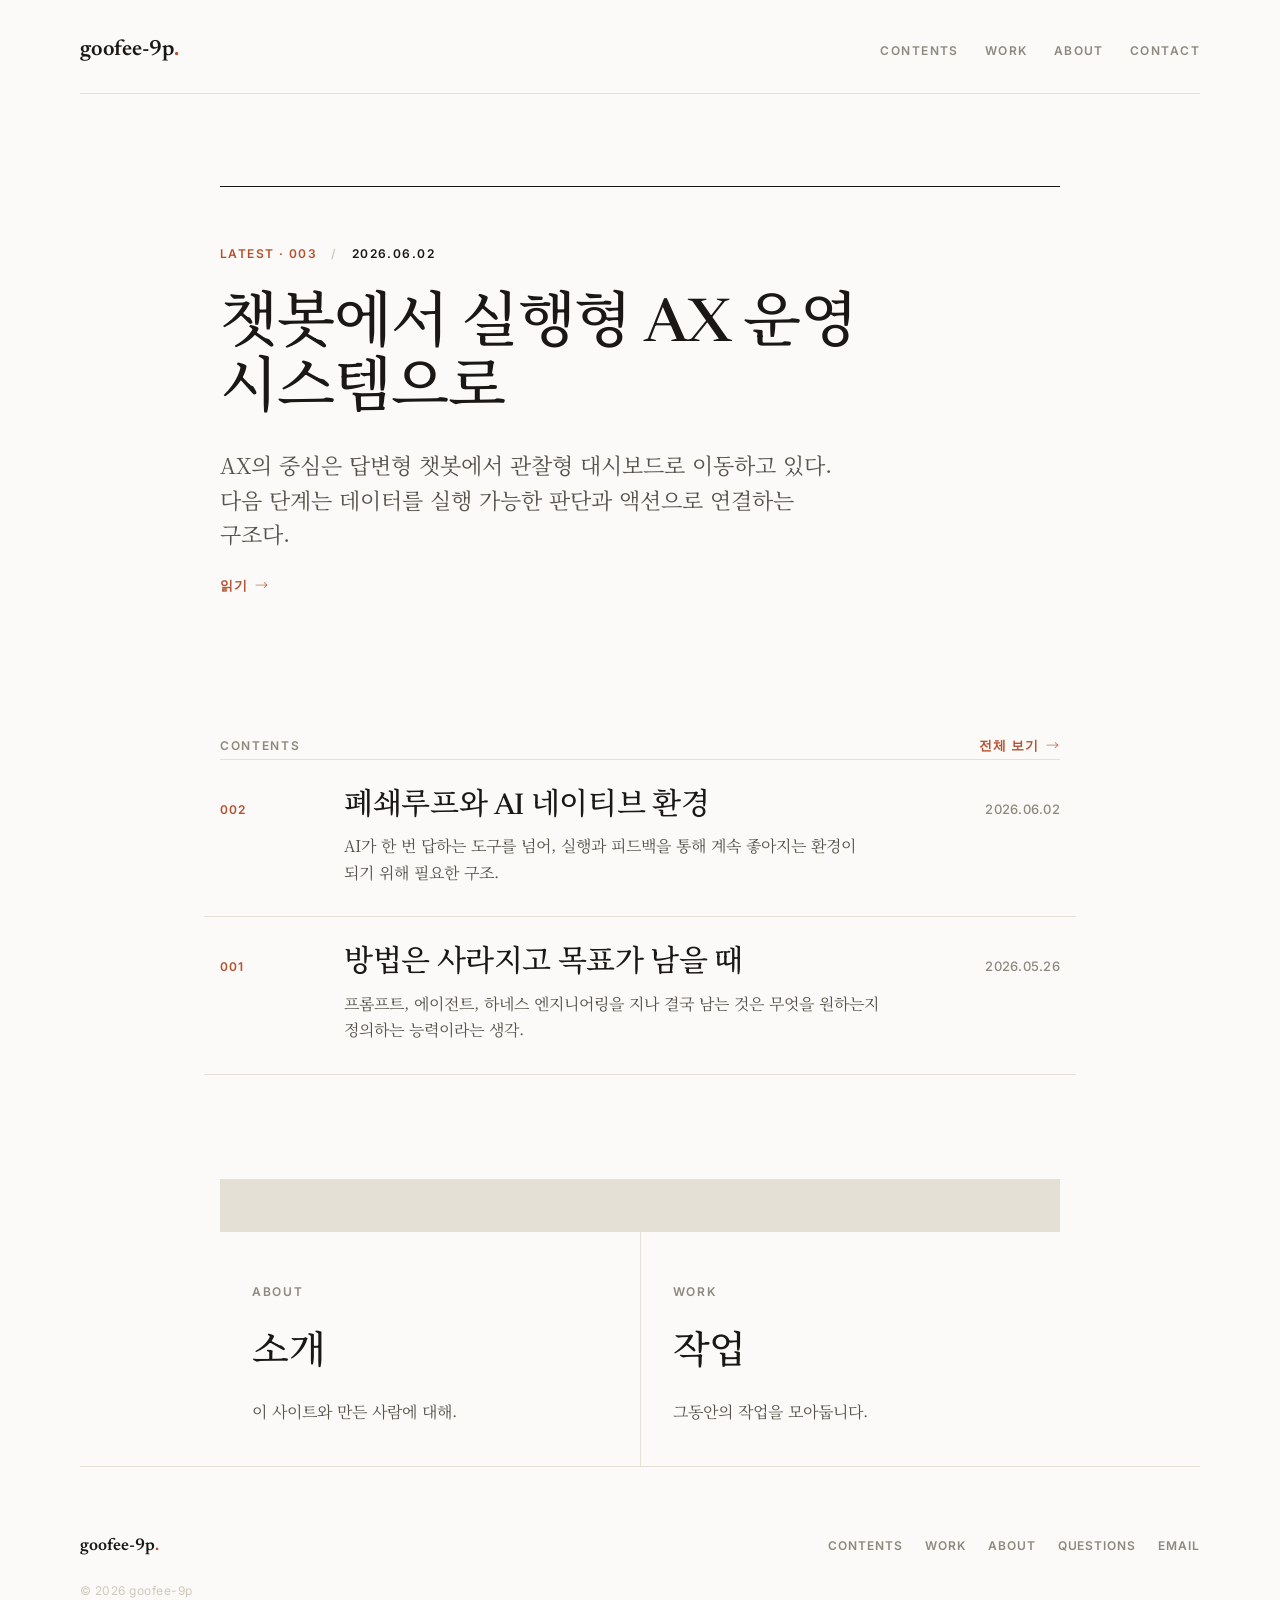
==== commit 640be05a: "Refine homepage layout" ====
--- a/index.html
+++ b/index.html
@@ -28,15 +28,6 @@
     </header>
 
     <main>
-      <section class="lede" aria-labelledby="lede-title">
-        <span class="eyebrow">Contents · Work</span>
-        <h1 id="lede-title">Thoughts about World.</h1>
-        <p class="standfirst">
-          AX 전환에서 마케터가 느낀 점들에 대해. 독서 / 일 / 창작 / 일상에서
-          느낀 사소한 부분들까지 글로 기록하는 공간입니다.
-        </p>
-      </section>
-
       <section class="featured" aria-labelledby="featured-title">
         <p class="kicker">
           <span class="num">Latest · 003</span>
--- a/style.css
+++ b/style.css
@@ -24,6 +24,7 @@
 
   /* Layout */
   --shell: min(100% - 48px, 1120px);
+  --home-shell: min(100% - 48px, 840px);
   --measure: 680px;
 }
 
@@ -185,37 +186,9 @@
 }
 
 /* ===== Home ========================================================= */
-.lede {
-  width: var(--shell);
-  margin: 0 auto;
-  padding: clamp(64px, 10vw, 120px) 0 clamp(44px, 7vw, 78px);
-}
-.lede .eyebrow {
-  display: block;
-}
-.lede h1 {
-  margin: 22px 0 26px;
-  max-width: 18ch;
-  font-family: var(--serif);
-  font-size: clamp(46px, 7.2vw, 82px);
-  font-weight: 500;
-  line-height: 1.04;
-  letter-spacing: -0.022em;
-  word-break: keep-all;
-}
-.lede .standfirst {
-  max-width: 48ch;
-  margin: 0 0 0 clamp(0px, 12vw, 168px);
-  color: var(--ink-soft);
-  font-family: var(--serif-ko);
-  font-size: clamp(18px, 2.2vw, 21px);
-  line-height: 1.7;
-  word-break: keep-all;
-}
-
 /* section opener */
 .section-head {
-  width: var(--shell);
+  width: var(--home-shell);
   margin: 0 auto;
   display: flex;
   align-items: baseline;
@@ -229,8 +202,8 @@
 
 /* Featured latest letter */
 .featured {
-  width: var(--shell);
-  margin: 24px auto 0;
+  width: var(--home-shell);
+  margin: clamp(48px, 8vw, 92px) auto 0;
   padding: clamp(28px, 4vw, 44px) 0 clamp(40px, 6vw, 64px);
   border-top: 1px solid var(--ink);
   display: grid;
@@ -286,7 +259,7 @@
 
 /* Archive / letter index */
 .letter-index {
-  width: var(--shell);
+  width: var(--home-shell);
   margin: 0 auto;
   border-top: 1px solid var(--line);
 }
@@ -345,7 +318,7 @@
 
 /* Quiet About / Work strip */
 .about-strip {
-  width: var(--shell);
+  width: var(--home-shell);
   margin: clamp(56px, 9vw, 104px) auto 0;
   padding-top: clamp(34px, 5vw, 52px);
   border-top: 1px solid var(--line);
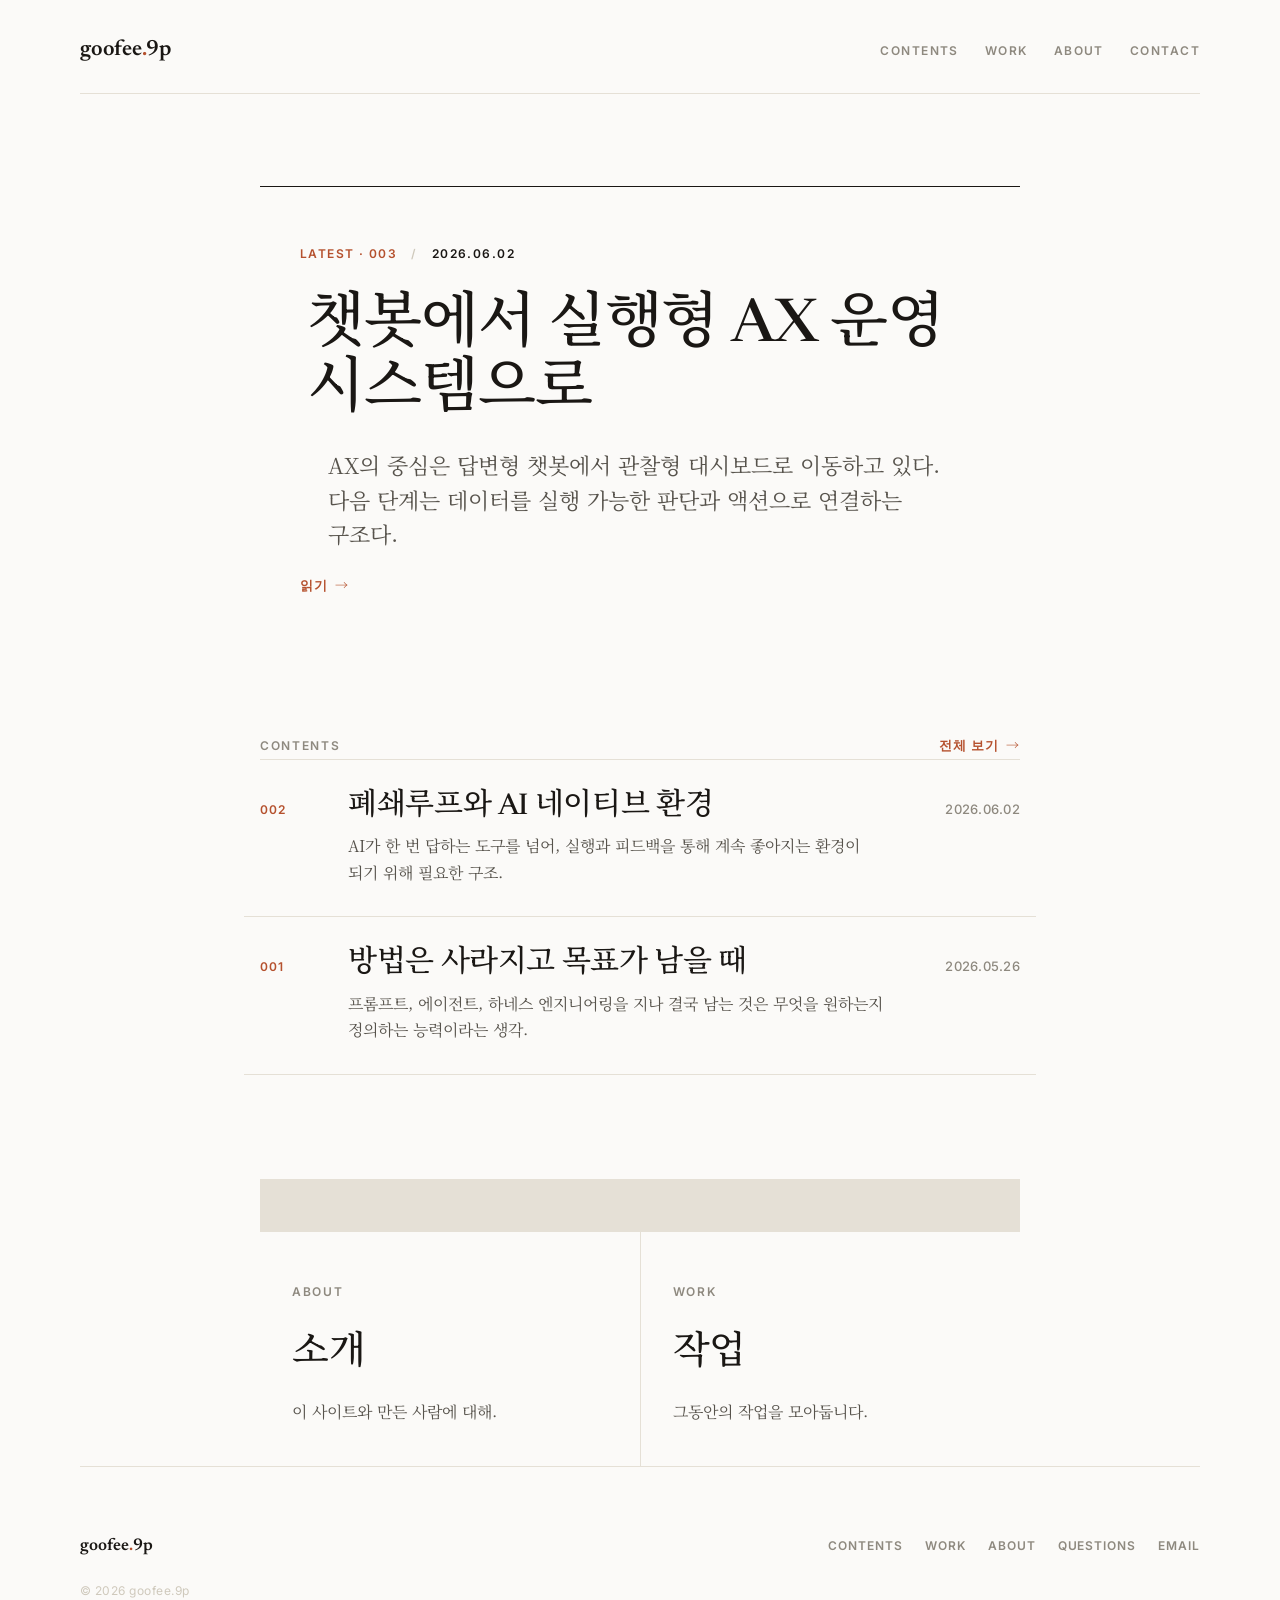
==== commit bb749bd4: "Align subpage reading layout" ====
--- a/index.html
+++ b/index.html
@@ -7,7 +7,7 @@
       name="description"
       content="AX 전환, 독서, 일, 창작, 일상에서 느낀 것들을 기록하는 개인 웹사이트입니다."
     />
-    <title>goofee-9p</title>
+    <title>goofee.9p</title>
     <link rel="preconnect" href="https://fonts.googleapis.com" />
     <link rel="preconnect" href="https://fonts.gstatic.com" crossorigin />
     <link
@@ -18,7 +18,7 @@
   </head>
   <body>
     <header class="masthead">
-      <a class="wordmark" href="index.html">goofee-9p<span class="dot">.</span></a>
+      <a class="wordmark" href="/">goofee<span class="dot">.</span>9p</a>
       <nav class="nav" aria-label="주요 메뉴">
         <a href="pages/contents.html">Contents</a>
         <a href="pages/work.html">Work</a>
@@ -95,7 +95,7 @@
     </main>
 
     <footer class="site-foot">
-      <span class="foot-brand">goofee-9p<span class="dot">.</span></span>
+      <span class="foot-brand">goofee<span class="dot">.</span>9p</span>
       <nav aria-label="바닥 메뉴">
         <a href="pages/contents.html">Contents</a>
         <a href="pages/work.html">Work</a>
@@ -103,7 +103,7 @@
         <a href="pages/questions.html">Questions</a>
         <a href="mailto:goofee.9p@gmail.com">Email</a>
       </nav>
-      <span class="copy">© 2026 goofee-9p</span>
+      <span class="copy">© 2026 goofee.9p</span>
     </footer>
   </body>
 </html>
--- a/style.css
+++ b/style.css
@@ -24,8 +24,9 @@
 
   /* Layout */
   --shell: min(100% - 48px, 1120px);
-  --home-shell: min(100% - 48px, 840px);
+  --home-shell: min(100% - 48px, 760px);
   --measure: 680px;
+  --subpage-inset: clamp(72px, 10vw, 188px);
 }
 
 *,
@@ -211,6 +212,8 @@
   gap: 18px;
 }
 .featured .kicker {
+  width: min(100%, var(--measure));
+  margin-inline: auto;
   display: flex;
   align-items: center;
   gap: 14px;
@@ -227,7 +230,7 @@
   color: var(--line-strong);
 }
 .featured h2 {
-  margin: 0;
+  margin: 0 auto;
   max-width: 18ch;
   font-family: var(--serif);
   font-size: clamp(34px, 5.4vw, 60px);
@@ -243,8 +246,9 @@
   color: var(--accent-deep);
 }
 .featured .dek {
+  width: min(100%, var(--measure));
   max-width: 52ch;
-  margin: 6px 0 4px;
+  margin: 6px auto 4px;
   color: var(--ink-soft);
   font-family: var(--serif);
   font-style: italic;
@@ -255,6 +259,10 @@
 .featured .dek--ko {
   font-family: var(--serif-ko);
   font-style: normal;
+}
+.featured > .read-link {
+  width: min(100%, var(--measure));
+  margin-inline: auto;
 }
 
 /* Archive / letter index */
@@ -263,10 +271,15 @@
   margin: 0 auto;
   border-top: 1px solid var(--line);
 }
+.page-body > .letter-index {
+  width: 100%;
+  margin: 0;
+  padding-left: 0;
+}
 .letter-row {
   display: grid;
-  grid-template-columns: 96px minmax(0, 1fr) 132px;
-  gap: 8px 28px;
+  grid-template-columns: 64px minmax(0, 1fr) 112px;
+  gap: 8px 24px;
   align-items: baseline;
   padding: clamp(22px, 3vw, 30px) 16px;
   margin: 0 -16px;
@@ -357,21 +370,21 @@
 .page-head {
   width: var(--shell);
   margin: 0 auto;
-  padding: clamp(56px, 9vw, 116px) 0 clamp(34px, 5vw, 58px);
+  padding: clamp(56px, 9vw, 116px) 0 clamp(34px, 5vw, 58px) var(--subpage-inset);
   border-bottom: 1px solid var(--line);
 }
 .page-head h1 {
   margin: 20px 0 0;
-  max-width: 18ch;
-  font-family: var(--serif);
-  font-size: clamp(44px, 7vw, 82px);
+  max-width: 24ch;
+  font-family: var(--serif);
+  font-size: clamp(44px, 6.4vw, 76px);
   font-weight: 500;
   line-height: 1.04;
   letter-spacing: -0.02em;
   word-break: keep-all;
 }
 .page-head .standfirst {
-  max-width: 42ch;
+  max-width: 58ch;
   margin: 22px 0 0;
   color: var(--ink-soft);
   font-family: var(--serif-ko);
@@ -383,7 +396,7 @@
 .page-body {
   width: var(--shell);
   margin: 0 auto;
-  padding: clamp(40px, 6vw, 72px) 0 clamp(72px, 11vw, 132px);
+  padding: clamp(40px, 6vw, 72px) 0 clamp(72px, 11vw, 132px) var(--subpage-inset);
 }
 
 .prose {
@@ -575,6 +588,7 @@
 .letter {
   width: var(--shell);
   margin: 0 auto;
+  padding-left: var(--subpage-inset);
 }
 .letter-head {
   padding: clamp(40px, 6vw, 72px) 0 clamp(30px, 4vw, 48px);
@@ -606,16 +620,16 @@
 }
 .letter-head h1 {
   margin: 16px 0 0;
-  max-width: 20ch;
-  font-family: var(--serif);
-  font-size: clamp(38px, 6vw, 68px);
+  max-width: 26ch;
+  font-family: var(--serif);
+  font-size: clamp(38px, 5.4vw, 62px);
   font-weight: 500;
   line-height: 1.07;
   letter-spacing: -0.02em;
   word-break: keep-all;
 }
 .letter-head .dek {
-  max-width: 46ch;
+  max-width: 58ch;
   margin: 22px 0 0;
   color: var(--ink-soft);
   font-family: var(--serif-ko);
@@ -636,6 +650,7 @@
 
 .letter-body {
   max-width: var(--measure);
+  margin-left: 0;
   padding: clamp(38px, 6vw, 64px) 0 clamp(56px, 8vw, 96px);
   font-family: var(--serif-ko);
   font-size: 18px;
@@ -938,13 +953,16 @@
 @media (max-width: 620px) {
   :root {
     --shell: min(100% - 36px, 1120px);
+    --subpage-inset: 0px;
   }
   .masthead {
     flex-direction: column;
     gap: 16px;
     align-items: flex-start;
   }
-  .lede .standfirst {
+  .letter,
+  .letter-body {
+    padding-left: 0;
     margin-left: 0;
   }
   .about-strip {
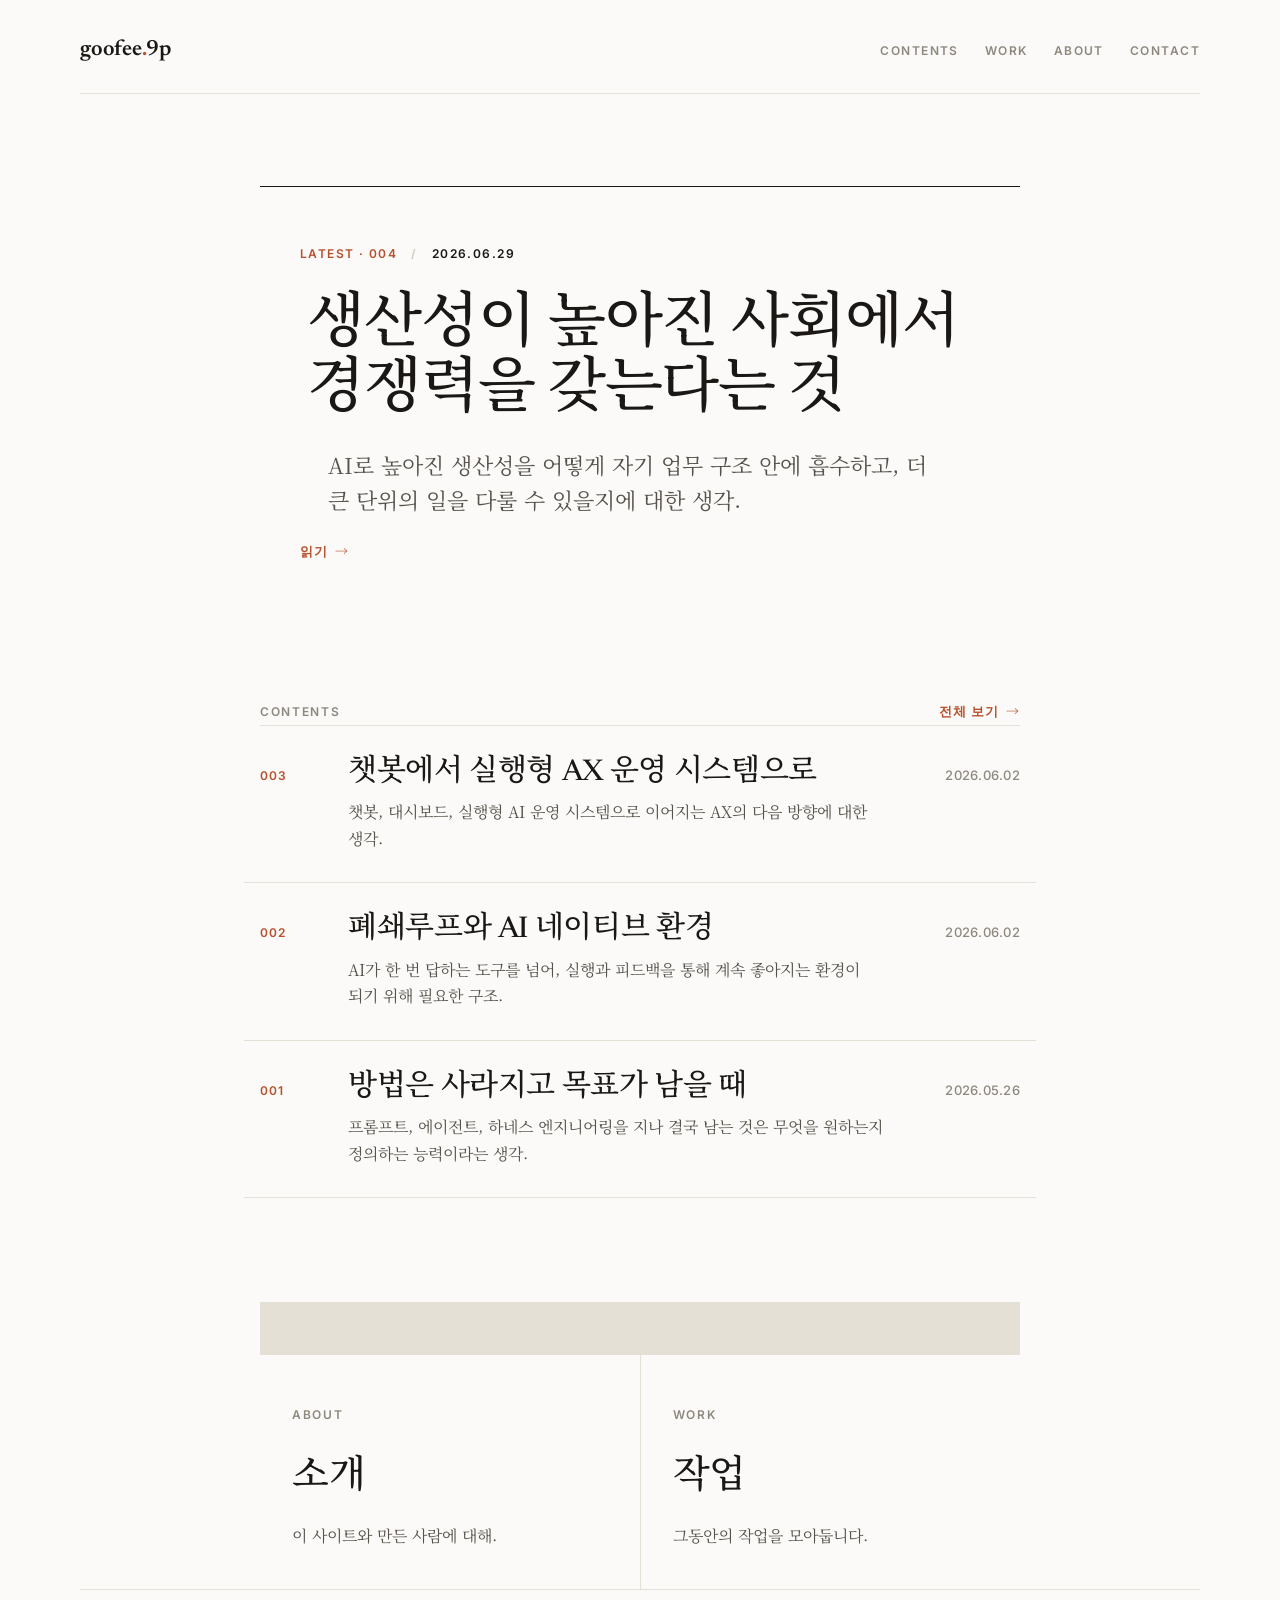
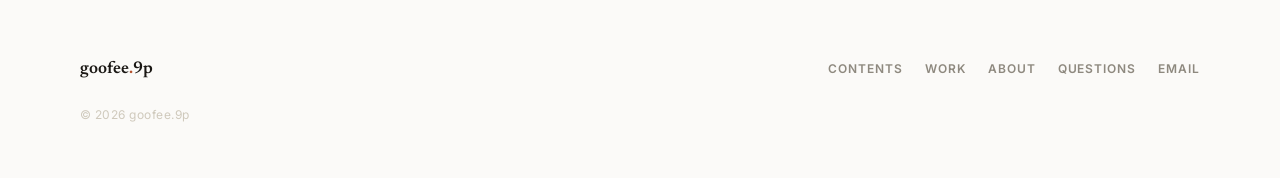
==== commit fbe578d6: "Publish AI productivity competition essay" ====
--- a/index.html
+++ b/index.html
@@ -30,20 +30,20 @@
     <main>
       <section class="featured" aria-labelledby="featured-title">
         <p class="kicker">
-          <span class="num">Latest · 003</span>
+          <span class="num">Latest · 004</span>
           <span class="dot-sep">/</span>
-          <span>2026.06.02</span>
+          <span>2026.06.29</span>
         </p>
         <h2 id="featured-title">
-          <a href="posts/ax-dashboard-to-operating-system.html">
-            챗봇에서 실행형 AX 운영 시스템으로
+          <a href="posts/ai-productivity-competition.html">
+            생산성이 높아진 사회에서 경쟁력을 갖는다는 것
           </a>
         </h2>
         <p class="dek dek--ko">
-          AX의 중심은 답변형 챗봇에서 관찰형 대시보드로 이동하고 있다. 다음
-          단계는 데이터를 실행 가능한 판단과 액션으로 연결하는 구조다.
+          AI로 높아진 생산성을 어떻게 자기 업무 구조 안에 흡수하고, 더 큰
+          단위의 일을 다룰 수 있을지에 대한 생각.
         </p>
-        <a class="read-link" href="posts/ax-dashboard-to-operating-system.html">
+        <a class="read-link" href="posts/ai-productivity-competition.html">
           읽기 <span class="arw" aria-hidden="true">→</span>
         </a>
       </section>
@@ -56,6 +56,17 @@
       </div>
 
       <section class="letter-index" aria-label="글 목록">
+        <a class="letter-row" href="posts/ax-dashboard-to-operating-system.html">
+          <span class="num">003</span>
+          <div class="body">
+            <h3>챗봇에서 실행형 AX 운영 시스템으로</h3>
+            <p>
+              챗봇, 대시보드, 실행형 AI 운영 시스템으로 이어지는 AX의 다음
+              방향에 대한 생각.
+            </p>
+          </div>
+          <time datetime="2026-06-02">2026.06.02</time>
+        </a>
         <a class="letter-row" href="posts/closed-loop-ai-native.html">
           <span class="num">002</span>
           <div class="body">
--- a/style.css
+++ b/style.css
@@ -26,7 +26,7 @@
   --shell: min(100% - 48px, 1120px);
   --home-shell: min(100% - 48px, 760px);
   --measure: 680px;
-  --subpage-inset: clamp(72px, 10vw, 188px);
+  --subpage-inset: clamp(0px, calc((100vw - var(--measure) - 48px) / 2), 220px);
 }
 
 *,
@@ -740,6 +740,20 @@
   text-transform: uppercase;
   color: var(--ink-quiet);
   line-height: 1.5;
+}
+.image-figure {
+  margin-top: clamp(46px, 7vw, 82px);
+}
+.image-figure figcaption {
+  margin: 14px 0 0;
+  padding: 12px 0 0;
+  border-top: 1px solid var(--line);
+  border-bottom: 0;
+}
+.mono-image {
+  width: 100%;
+  border: 1px solid var(--line-strong);
+  background: var(--paper);
 }
 
 /* Horizontal flow */
